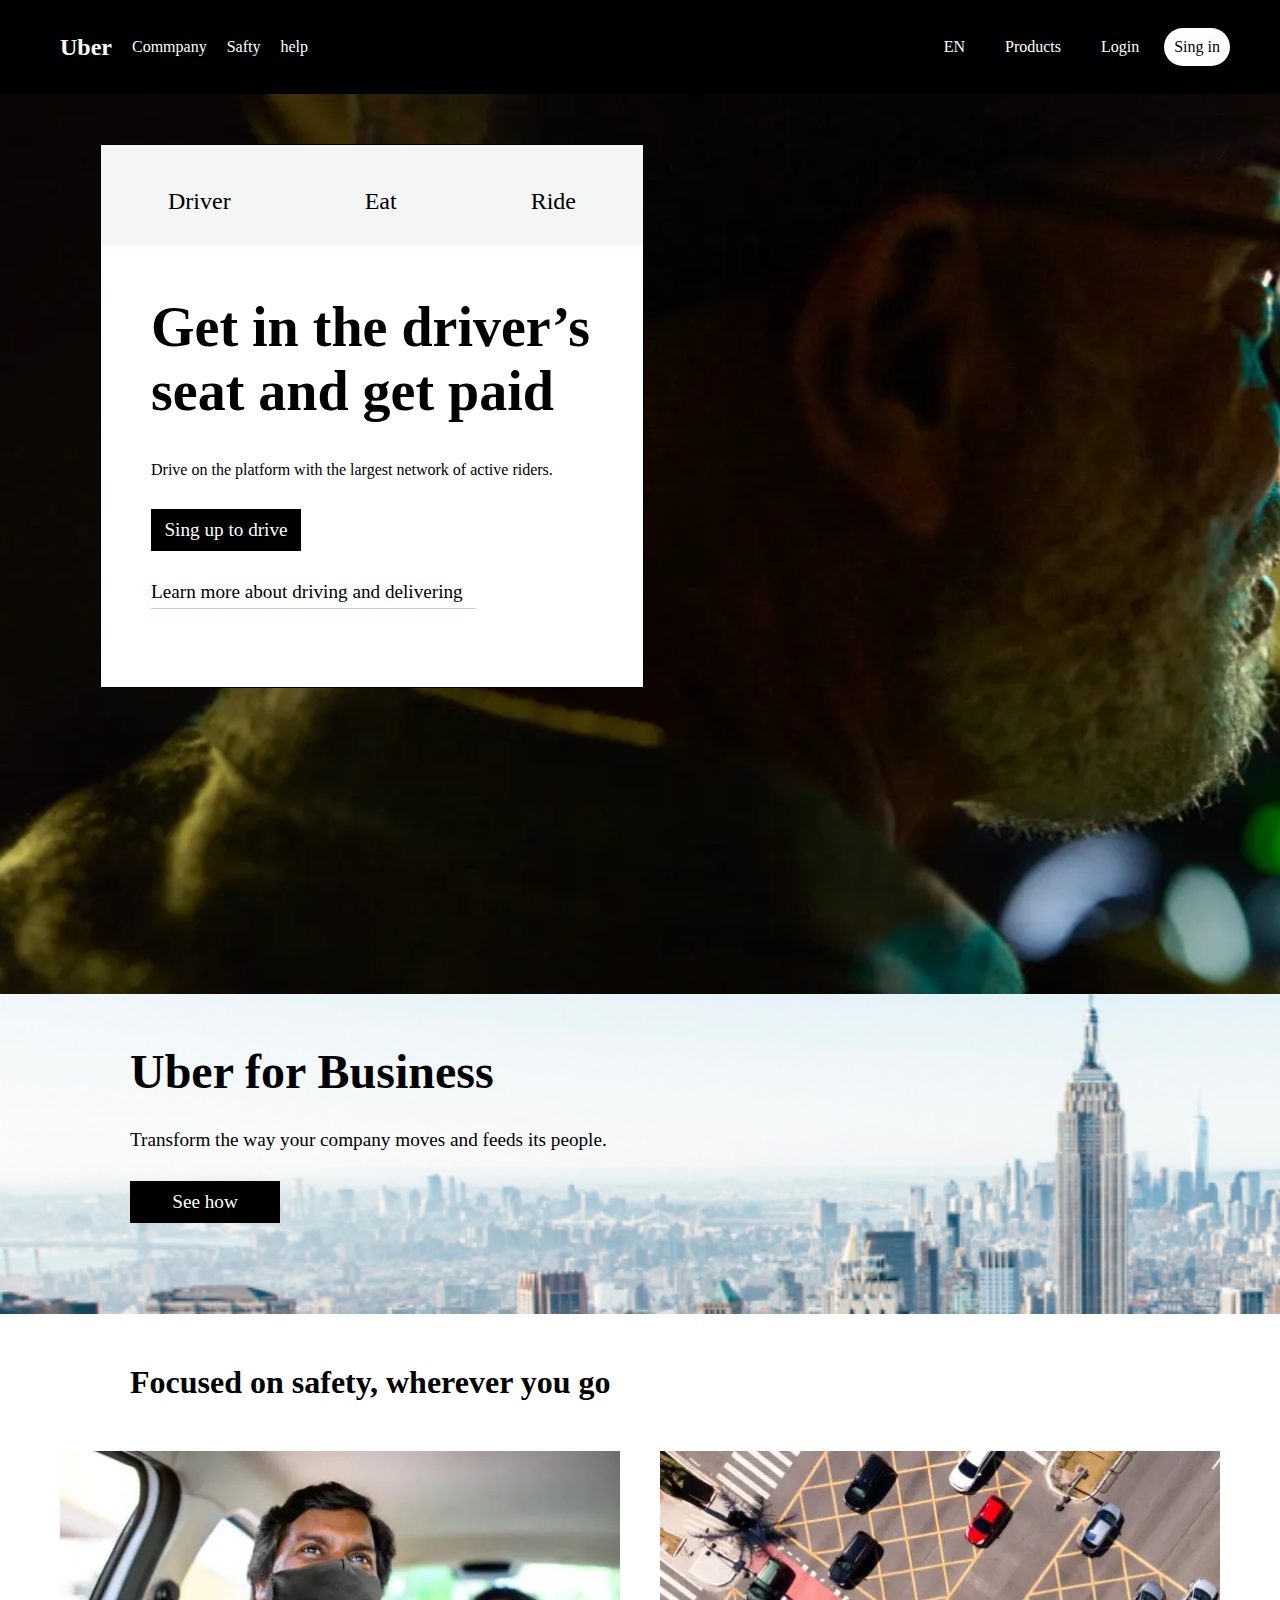
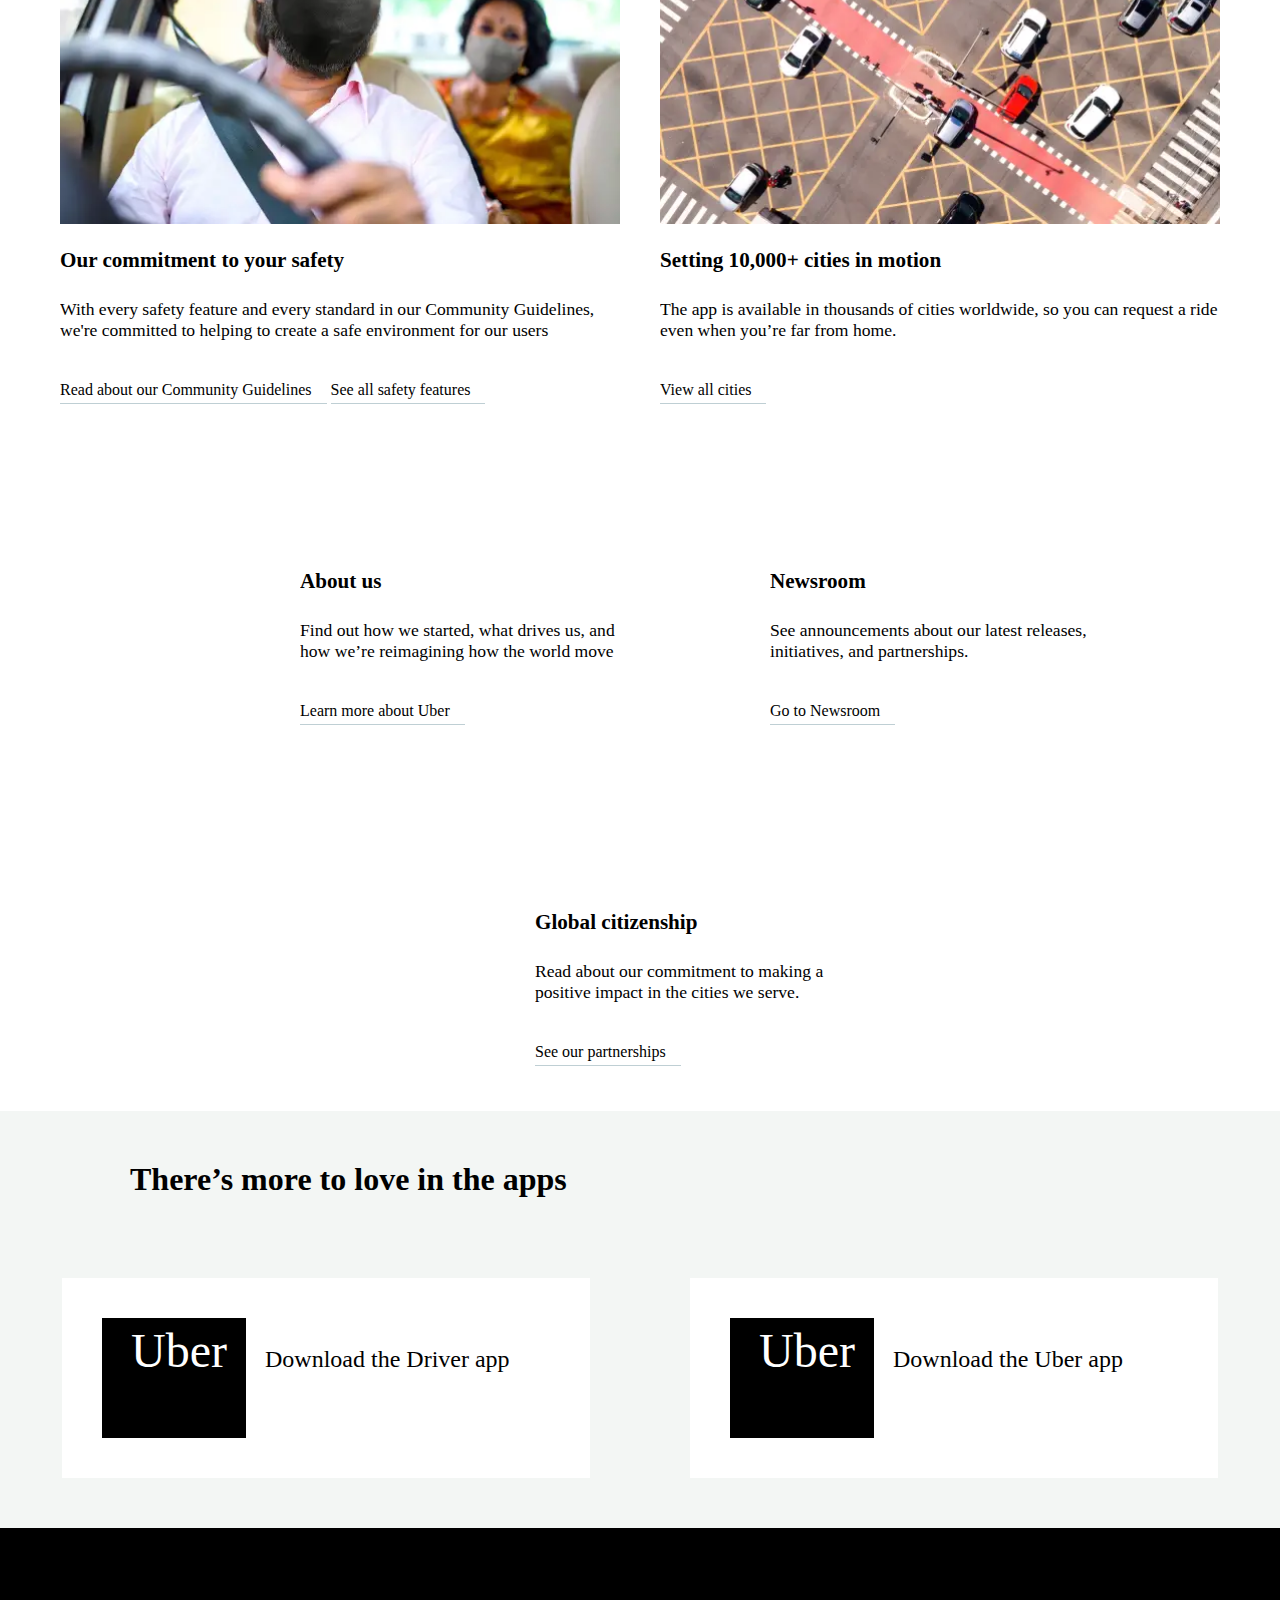
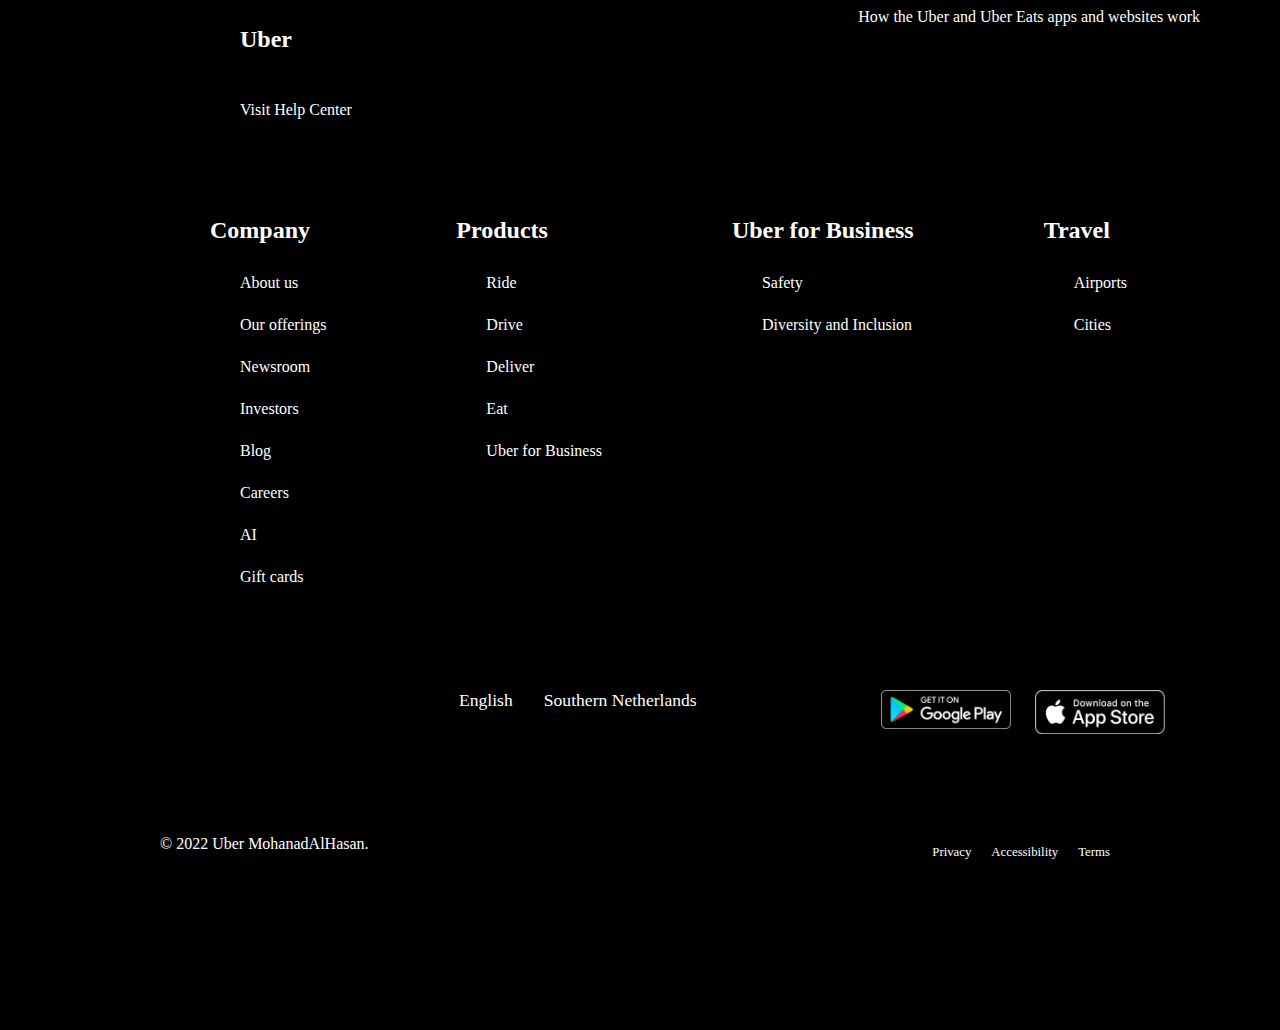
==== week2/homework/index.html @ 71b80d29 "Add files via upload" ====
<!DOCTYPE html>
<html lang="en">
<head>
    <meta charset="UTF-8">
    <meta http-equiv="X-UA-Compatible" content="IE=edge">
    <meta name="viewport" content="width=device-width, initial-scale=1.0">
    <title>Document</title>
    <link rel="stylesheet" href="style.css">
    <!--<link rel="stylesheet" href="https://cdnjs.cloudflare.com/ajax/libs/font-awesome/6.0.0/css/all.min.css" integrity="sha512-9usAa10IRO0HhonpyAIVpjrylPvoDwiPUiKdWk5t3PyolY1cOd4DSE0Ga+ri4AuTroPR5aQvXU9xC6qOPnzFeg==" crossorigin="anonymous" referrerpolicy="no-referrer" />-->
    <link rel="stylesheet" href="https://cdnjs.cloudflare.com/ajax/libs/font-awesome/6.1.1/css/all.min.css" integrity="sha512-KfkfwYDsLkIlwQp6LFnl8zNdLGxu9YAA1QvwINks4PhcElQSvqcyVLLD9aMhXd13uQjoXtEKNosOWaZqXgel0g==" crossorigin="anonymous" referrerpolicy="no-referrer" />
</head>
<body>
    <!----------HEADER---------------->
    <header class="header">
        
        
            <nav class="left-nav">
                <a href="#" class="logo"> <h3>uber</h3>   </a>
                <div class="dropdown">
                    <button class="dropbtn">Commpany <span class="icon"><i class="fa-solid fa-caret-down"></i></span></button>
                    <div class="dropdown-content">
                    <a href="#">About us</a>
                    <a href="#">Our offerings</a>
                    <a href="#">How Uber works</a>
                    <a href="#">Global citzenship</a>
                    <a href="#">Newsroom</a>
                    <a href="#">Investor relation</a>
                    <a href="#">Blog</a>
                    <a href="#">careers</a>
                    </div>
                </div>
                
                    <a href="#">Safty</a>
                    <a href="#">help</a>
                    
                
            </nav>
            <nav class="right-nav">
                <div>
                    <ul>
                        <li><a href="#" class="icon"><span><i class="fa-solid fa-globe"></i></span>EN</a></li>
                        <li><a href="#" class="icon"><span><i class="fas fa-border-all"></i></span>Products</a></li>
                        <li><a href="#" class="icon"><span><i class="fa-solid fa-user"></i></span>Login</a></li>
                        <li><a href="#"><p>Sing in</p></a></li> 
                        
                    </ul>
                    
                </div>
            </nav>
        
    </header>
    <!----------MAIN---------------->

    <main>
        <!----------PART1 IN MAIN---------------->
        <section class="part1">
            <!----------CARD IN PART1---------------->
            <div class="card">
                <div class="small-header">
                    <ul>
                        
                        <li><a href="#" class="icon-small"><i class="fa-solid fa-signal"></i></a></li>
                        <li><a href="#"><p>Driver</p></a></li>
                    </ul>
                    <ul>
                        <li><a href="#" class="icon-small"><i class="fa-solid fa-utensils"></i></a></li>
                        <li><a href="#"><p>Eat</p></a></li>
                        
                    </ul>
                    <ul>
                        
                        <li><a href="#" class="icon-small"><i class="fa-solid fa-car"></i></a></li>
                        <li><a href="#"><p>Ride</p></a></li>
                    </ul>

                </div>
                <article class="card-text"> 
                <p><span>Get in the driver’s seat and get paid</span><br>
                    
                    Drive on the platform with the largest network of active riders.
                </p>

                <a  class ="butten2" href="#">Sing up to drive</a>
                <a  class ="learn-more" href="#">Learn more about driving and delivering</a>
                </article>
            </div>
        </section>
        <!----------PART2---------------->
        <section class="part2">
            <div class="Business">
                <h2>Uber for Business</h2>
                <p>Transform the way your company moves and feeds its people.</p>
                <a  class ="butten2" href="#">See how</a>
            </div> 
        </section>
        <!----------PART3---------------->
        <section class="part3">
            <h2 class="titel">Focused on safety, wherever you go</h2>
            <div class="content">
                <div class="card1">
                    <div class="image">
                        <img src="image 4.webp" >
                    </div>
                    <article class="information">
                        <p><span>Our commitment to your safety</span><br>
                            With every safety feature and every standard in our Community Guidelines, we're committed to helping to create a safe environment for our users</p>
                    </article>
                    <div class="links">
                        <a href="#">Read about our Community Guidelines</a>
                        <a href="#">See all safety features</a>
                    </div>
                </div>
                <div class="card1">
                    <div class="image">
                        <img src="image3.webp" >
                    </div>
                    <article class="information">
                        <p><span>Setting 10,000+ cities in motion</span><br>
                            The app is available in thousands of cities worldwide, so you can request a ride even when you’re far from home.</p>
                    </article>
                    <div class="links">
                        <a href="#">View all cities</a>
                        
                    </div>
                </div>

                <div class="contact">
                    <div class="icon"> <i class="fa-solid fa-user-group"></i></div>
                    <article class="information">
                        <p><span>About us</span><br>
                            Find out how we started, what drives us, and how we’re reimagining how the world move</p>
                    </article>
                    <div class="links">
                        <a href="#">Learn more about Uber</a>
                        
                    </div>
                </div>
                <div class="contact">
                    <div class="icon"> <i class="fa-regular fa-newspaper"></i></div>
                    <article class="information">
                        <p><span>Newsroom</span><br>
                            See announcements about our latest releases, initiatives, and partnerships.</p>
                    </article>
                    <div class="links">
                        <a href="#">Go to Newsroom</a>
                        
                    </div>
                </div>
                
                <div class="contact">
                    <div class="icon"><i class="fas fa-house"></i></div>
                    <article class="information">
                        <p><span>Global citizenship</span><br>
                            Read about our commitment to making a positive impact in the cities we serve.</p>
                    </article>
                    <div class="links">
                        <a href="#">See our partnerships</a>
                        
                    </div>
                </div>
            </div>
        </section>

                <!----------PART4---------------->

        <section class="part4">
            <h3 class="titel">There’s more to love in the apps</h3>
            <div class="content">
                <div class="download-upp">
                    <a  class="download-btn" href="#"><span>Uber</span><br><i class="fas fa-arrow-right fa-2x"></i></a>
                    <a href="#">Download the Driver app</a>
                    <a href="#"><i class="fas fa-arrow-right"></i></a>

                </div>
                <div class="download-upp">
                    <a  class="download-btn" href="#"><span>Uber</span><br><i class="fas fa-arrow-right fa-2x"></i></a>
                    <a href="#">Download the Uber app</a>
                    <a href="#"><i class="fas fa-arrow-right "></i></a>

                </div>
            </div>
            
        </section>
    </main>

    <!----------FOOTER---------------->

        <footer>
            <section class="footer-main">
            <div class="info"> <a   href="#">How the Uber and Uber Eats apps and websites work</a></div>
            <div class="logo"> <a   href="#" > <h3>uber</h3> </a></div>
            <div class="help-center"> <a  href="#">Visit Help Center</a></div>
            <section class="footer-list">
            
            <div>
                <h4 class="titel">Company</h4>
                <ul>
                    <li><a href="#">About us</a></li>
                    <li><a href="#">Our offerings</a></li>
                    <li><a href="#">Newsroom</a></li>
                    <li><a href="#">Investors</a></li>
                    <li><a href="#">Blog</a></li>
                    <li><a href="#">Careers</a></li>
                    <li><a href="#">AI</a></li>
                    <li><a href="#">Gift cards</a></li>
                </ul>
            </div>
            <div>
                <h4 class="titel">Products</h4>
                <ul>
                    <li><a href="#">Ride</a></li>
                    <li><a href="#">Drive</a></li>
                    <li><a href="#">Deliver</a></li>
                    <li><a href="#">Eat</a></li>
                    <li><a href="#">Uber for Business</a></li>
                    
                </ul>
            </div>
            <div>
                <h4 class="titel">Uber for Business</h4>
                <ul>
                    <li><a href="#">Safety</a></li>
                    <li><a href="#">Diversity and Inclusion</a></li>
                    
            
                </ul>
            </div>
            <div>
                <h4 class="titel">Travel</h4>
                <ul>
                    <li><a href="#">Airports</a></li>
                    <li><a href="#">Cities</a></li>
                    
            
                </ul>
            </div>
            </section>
            
        </section>

        <section class="footer-icons">
            <ul class="socialmedia">
                <li><a href="#"><i class="fa-brands fa-facebook"></i></a></li>
                <li><a href="#"><i class="fa-brands fa-youtube"></i></a></li>
                <li><a href="#"><i class="fa-brands fa-twitter"></i></a></li>
                <li><a href="#"><i class="fa-brands fa-linkedin"></i></a></li>
                <li><a href="#"><i class="fa-brands fa-instagram"></i></a></li>
            </ul>
            <ul class="socialmedia">
                <li><a href="#"><i class="fas fa-globe"></i><span>English</span></a></li>
                <li><a href="#"><i class="fa-solid fa-location-pin"></i><span>Southern Netherlands</span></a></li>
            
            </ul>
            <ul class="appstore">
        <li> <a href="#"><img src="GooglePlayBadge1.png"></a></li>
        <li> <a href="#"><img src="AppStoreBadge.png"></a></li>
        </ul>
        </section>
        <section class="copyright">
            <p>© 2022 Uber MohanadAlHasan.</p>
            <ul>
                <li><a href="#">Privacy</a></li>
                <li><a href="#">Accessibility</a></li>
                <li><a href="#">Terms</a></li>
            </ul>
        </section>


        </footer>

    
    
</body>
</html>
---- week2/homework/style.css ----
*{
    @import url('https://fonts.googleapis.com/css2?family=Poppins:ital,wght@0,100;0,200;0,300;0,400;0,500;0,600;0,700;0,800;0,900;1,100;1,200;1,300;1,400;1,500;1,600;1,700;1,800;1,900&display=swap');
    margin: 0;
    padding: 0;
    box-sizing: border-box;
    
}



.header{
    position: relative;
    width: 100%;
    background-color: black;
    padding: 10px 50px;
    display: flex;
    justify-content: space-between;
    flex-direction: row;
    flex-wrap: wrap;
    
}



.left-nav {
    
    display: flex;
    justify-content: center;
    align-items: center;
    
}



.logo h3{
    
    color: #fff;
    text-transform: capitalize;
    font-size: 1.5em;
    display: inline-block;

}




.left-nav a {

    font-size: 16px;
    color: white;
    text-align: center;
    padding: 10px 10px;
    text-decoration: none;

}



.dropdown .dropbtn {
    font-size: 16px;  
    border: none;
    outline: none;
    color: white;
    padding: 10px 10px;
    background-color: inherit;
    font-family: inherit;
    margin: 0;
}


.left-nav a:hover, .dropdown:hover .dropbtn {
    background-color:rgb(67, 67, 67);
    border-radius: 10px;
}



.dropdown-content {
    display: none;
    position: absolute;
    background-color: #f9f9f9;
    min-width: 160px;
    box-shadow: 0px 8px 16px 0px rgba(0,0,0,0.2);
    z-index: 1;
}


.dropdown-content a {
    float: none;
    color: black;
    padding: 12px 16px;
    text-decoration: none;
    display: block;
    text-align: left;
}

.dropdown-content a:hover {
    background-color: #ddd;
}


.dropdown:hover .dropdown-content {
    display: block;
}



.right-nav ul li{
    
    padding-left: 15px;
    
    
}
.right-nav ul{
    display: flex;
    align-items: center;
    list-style: none;
    margin: 0px;
    padding: 0px;
}
.right-nav ul li a{
    color: #fff;
    text-decoration: none;
    padding: 10px ;
}
.right-nav ul li a span{
    padding-right: 5px;
}


.right-nav ul li a p{
    
    font-size: 16px;  
    border: none;
    color: black;
    background-color: white;
    padding: 10px ;
    
    font-family: inherit;

    border-radius: 20px;

}


.right-nav ul li a p:hover{
    opacity: 0.8;
}


.right-nav .icon:hover{
    background-color:rgb(67, 67, 67);
    border-radius: 10px;
}



.part1{
    
        width:100%;
        min-height: 100vh;
        display: flex;
        position: relative;
        justify-content: flex-start;
        background: url(image\ 1.webp) no-repeat;
        background-size:cover ;
        background-position: center;
        
    
    
}
.card{
    display: flex;
    flex-direction: column;
    
    
    background-color: white;
    border: 1px solid black;
    height: 34em;
    width: 34em;
    margin-left: 100px;
    margin-top: 50px;
}

.small-header{
    width: 100%;
    min-height: 100px;
    background-color:#f3f6f4;
    display: flex;
    justify-content: space-around;
    align-items: center;
    margin: 0;
    padding: 0;
    list-style: none;
    padding-top: 15px;
}

.small-header ul{
    list-style: none;
    margin: 0;
    padding: 0;
    padding-bottom: 17px;
    
}


.small-header ul .icon-small{
    font-size: 1.5em;
}

.small-header ul li a{
    text-decoration: none;
    color: black;
}


.small-header ul:hover{

    border-bottom: 4px solid;
}


.small-header ul  p{
    padding-top: 15px;
    font-size: 1.5em;
    

}


.card-text p{

    padding-top: 50px;
    padding-left: 50px;
    font-size: 1em;
    padding-bottom: 30px;
}


.card-text span{
    display: block;
    font-size: 3.5em;
    font-weight: 900;
    padding-bottom: 20px;
}


.card-text a{
    display: block;
    margin-left: 50px;
}


.butten2{
    text-decoration: none;
    font-size: 1.2em;
    font-weight: 400;
    background-color: black;
    color: #fff;
    padding: 10px;
    width: 150px;
    text-align: center;
}


.butten2:hover{
    opacity: 0.8;
}



.card-text .learn-more{
    width: 60%;
    padding-top: 30px;
    color: black;
    font-size: 1.2em;
    text-decoration: none;
    border-bottom: 1px solid #BFCFD4;
    
    padding-bottom: 5px;
}



.card-text .learn-more:hover{
    border-bottom: 1px solid black;
}


.part2{
    
    width:100%;
    height: 20em;
    background: url(image\ 2.png) no-repeat;
    background-size:cover;
    background-position: bottom;
}


.part2 .Business{
    display: flex;
    flex-direction: column;
    padding-left: 130px;
    padding-top: 50px;

}
.part2 h2{
    font-size: 3em;
    

}

.part2 p{
    font-size: 1.2em;
    padding: 30px 0px 30px 0px;
}


.part2 a button{
    background-color: black;
    color: #fff;
    padding: 15px;
    font-size: 1.1em;
}


.part2 a button:hover{
    opacity: 0.8;
}


.part3{
    width: 100%;
}



.content{
    display: flex;
    justify-content: center;
    flex-direction: row;
    flex-wrap: wrap;

}
.titel{
    display: flex;
    
    justify-content: flex-start;
    font-size: 2em;
    font-weight: 600;
    padding-top: 50px;
    padding-bottom: 30px;
    margin-left: 130px;
}


.card1{
    background-color: white;
    
    min-height: 10em;
    width: 35em;
    overflow:hidden;
    margin: 20px;
    padding-bottom: 10px;
    
    
}
.image img{
    width: 100%;
    padding-bottom: 20px;
}
.information p {
    padding-bottom: 40px;
    font-size: 1.1em;
}
.information p span{
    font-weight: 600;
    font-size: 1.2em;
    display: block;
    padding-bottom: 5px;
}
.links a{
    color:black;
    padding-right: 15px;
    padding-bottom: 5px;
    text-decoration: none;
    border-bottom: 1px solid #BFCFD4;
}


.links a:hover{
    border-bottom: 1px solid black;

}


.contact{
    background-color: white;
    min-height: 10em;
    width: 20em;
    overflow:hidden;
    margin: 20px;
    padding-bottom: 30px;
    margin-left: 130px;

}
.contact .icon{
    font-size: 1.5em;
    padding-bottom: 20px;
    padding-top: 100px;
}
.part4 {
    background-color:#f3f6f4;
    
}

.download-upp{

    background-color: white;
    
    min-height: 5em;
    width: 33em;
    
    
    margin: 50px;
    padding: 40px;
}

.download-upp a{
    display: inline-block;
    padding-left: 15px;
    text-decoration: none;
    font-size: 1.5em;
    text-align: center;
    color: black;
    
}
.download-btn{
    background-color: black;
    width: 6em;
    height: 5em;
    padding: 5px;
    text-align: center;
    padding-bottom: 10px;
    
}



.download-btn span{
    color: #fff;
    font-size: 2em;
    font-family: Georgia, 'Times New Roman', Times, serif;
    
}
.download-btn .fa-arrow-right{
    color: #fff;
}

footer{
    background-color: black;
    width: 100%;
}
footer .footer-main{
    
    color: #fff;
    width: 100%;
    padding: 5em;
}

footer .info{
    display: flex;
    justify-content: flex-end;
    text-decoration: none;
}
.footer-list{
    display: flex;
    flex-wrap: wrap;
    flex-direction: row;
}
.footer-list ul li{
    margin: 0;
    padding-left: 10em;
    list-style: none;
    padding-bottom: 1.5em;
}
footer a{
    text-decoration: none;
    color: #fff;
    
}
footer a:hover{
    color: #BFCFD4;
}
footer .titel{
    font-size: 1.5em;
}
footer .logo{
    padding-left: 10em;
}

footer .help-center{
    display: block;
    padding:3em 10em ;
}
footer .help-center a{
    padding-bottom: 3em;
}

footer .help-center a:hover{
    border-bottom: 1px solid #fff;
}
.footer-icons{
    display: flex;
    flex-direction: row;
    flex-wrap: wrap;
}

.footer-icons ul{
    color: #fff;
    display: flex;
    list-style: none;
    justify-content: space-around;
    padding-left: 10em;
    padding-bottom: 6em;
}

.footer-icons ul li{

    
    font-size: 1.1em;
}

.footer-icons ul li span{
    display: inline-block;
    padding-left: 7px;
}
.footer-icons ul li a{
    padding: 12px;
}

.socialmedia li a:hover{
    background-color:rgb(67, 67, 67);
}
.footer-icons img{
    width: 130px;
    
    
}

.copyright{
    display: flex;
    justify-content: space-between;
    flex-direction: row;
    flex-wrap: wrap;
    color: #fff;
    padding:0em 10em 10em 10em;
}
.copyright ul{
    display: flex;
    list-style: none;
}
.copyright ul li{
    padding: 10px;
    font-size: 0.8em;
    font-weight: 100;
}
@media (max-width:600px){
    body{
        font-size: 10px;
    }
    .card{
        margin: 10px;
        width: 40em;
        height: 50em;
    }
    .appstore {
        margin-left: 0px;
        
        
    
    }
    .footer-icons img{
        width: 90px;
        
        
    }
    
    

}

@media (max-width:414px){
    .footer-icons img{
        width: 70px;
        
        
        
    }
    
    .footer-icons ul{
        
        padding-left: 3em;
        padding-bottom: 3em;
    }
    .card{
        margin: 10px;
        width: 30em;
        height: 50em;
    }

}
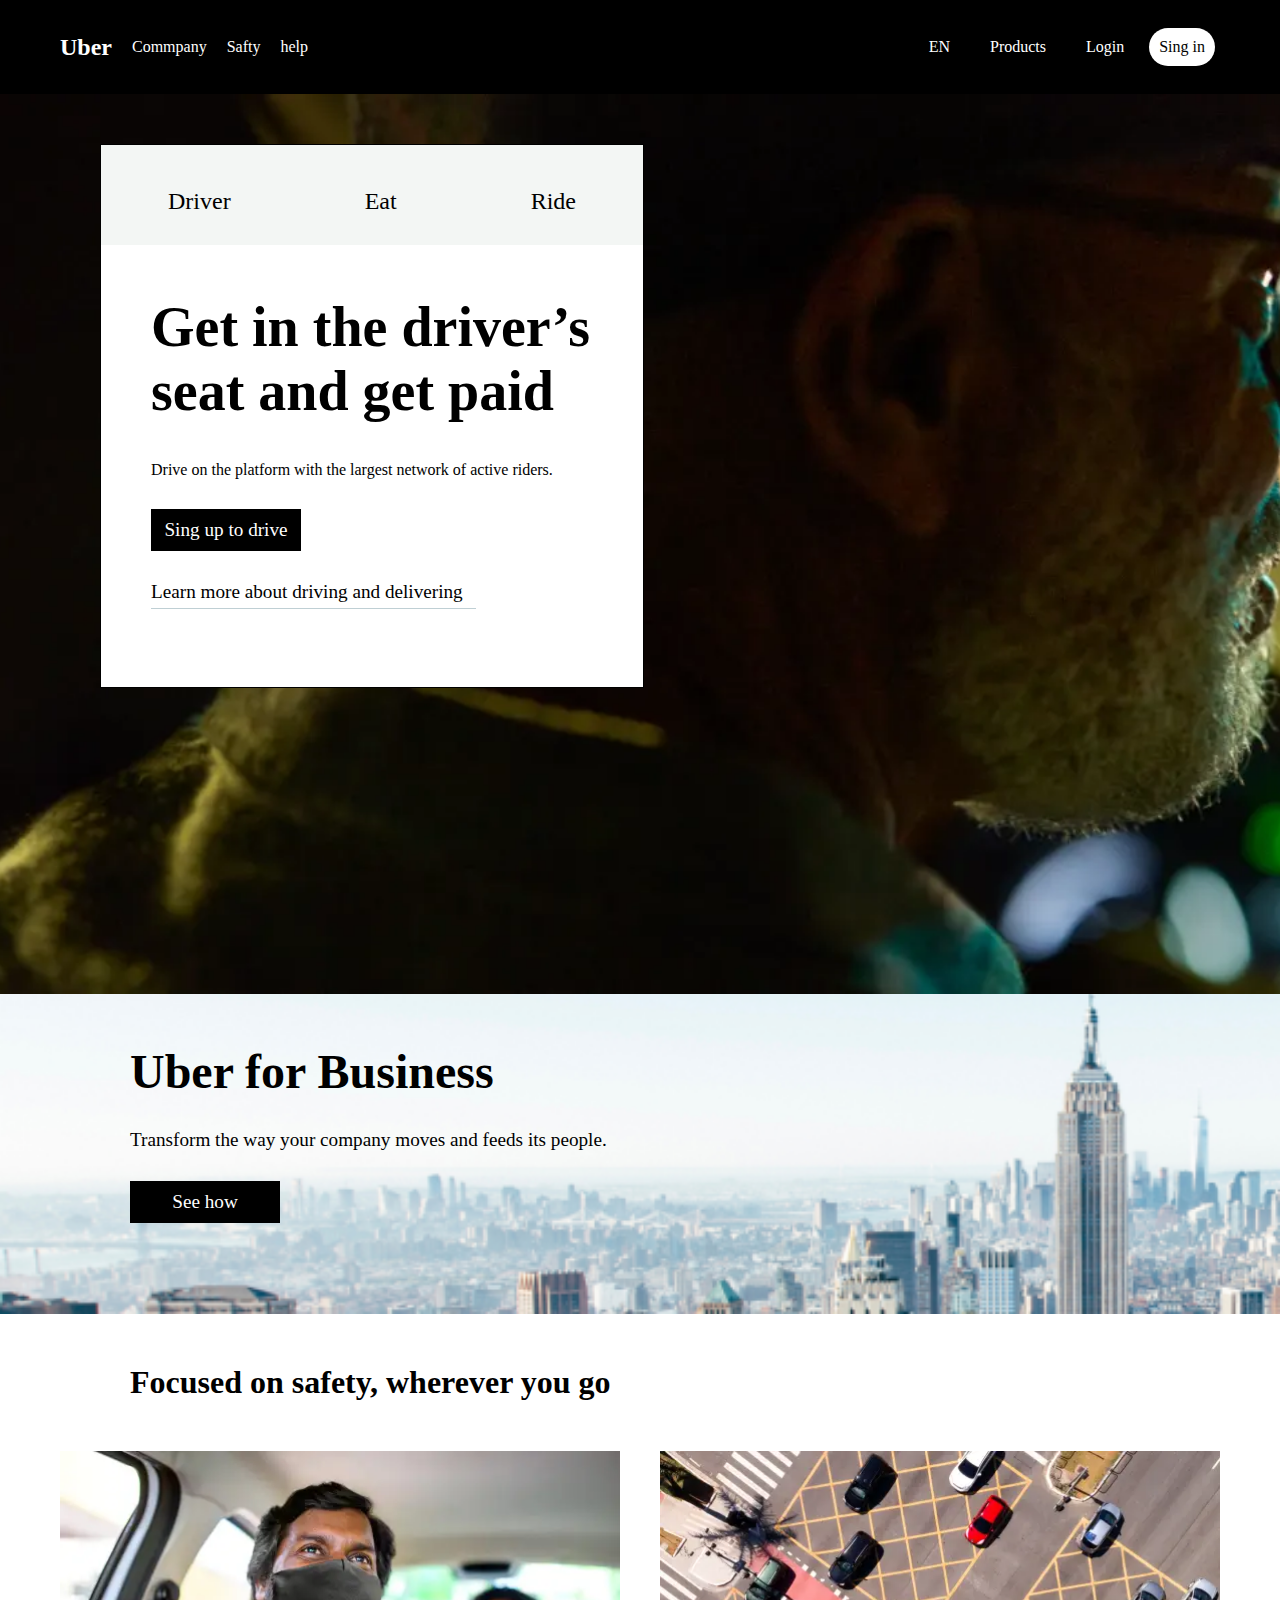
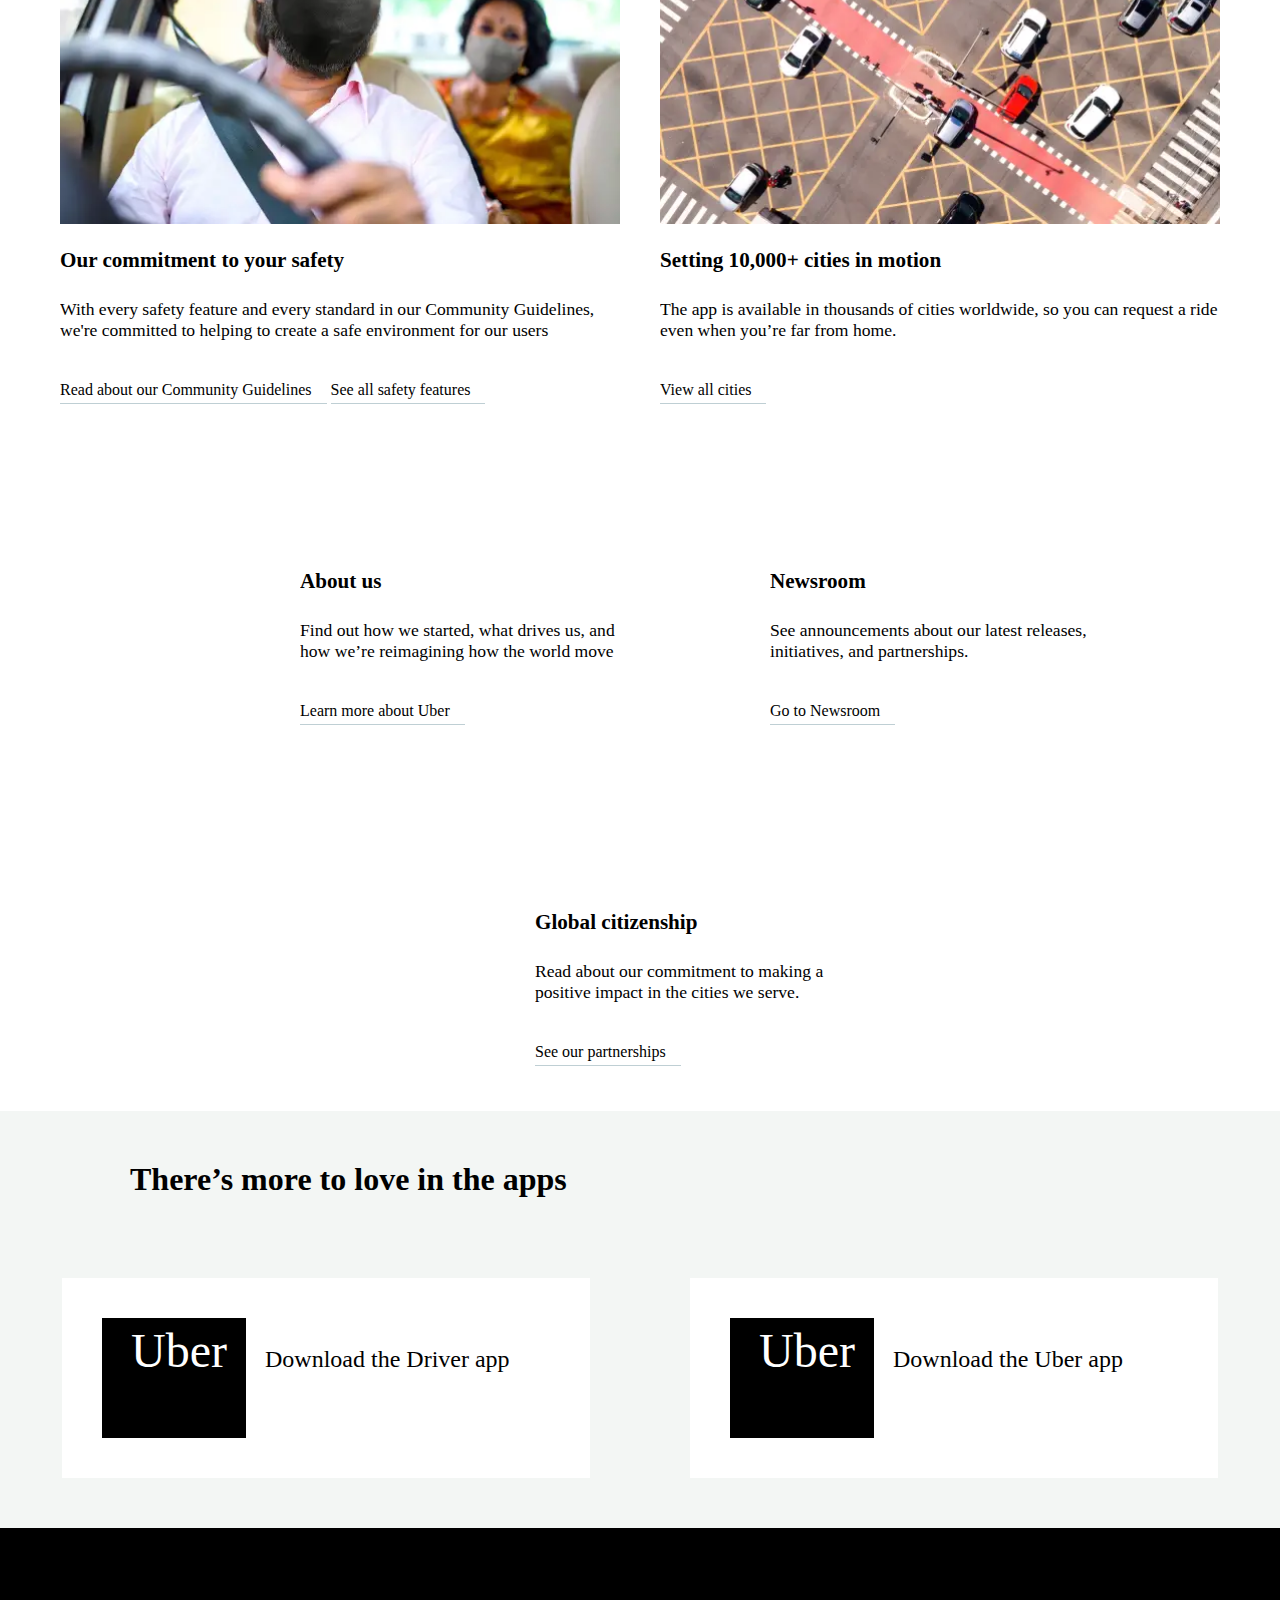
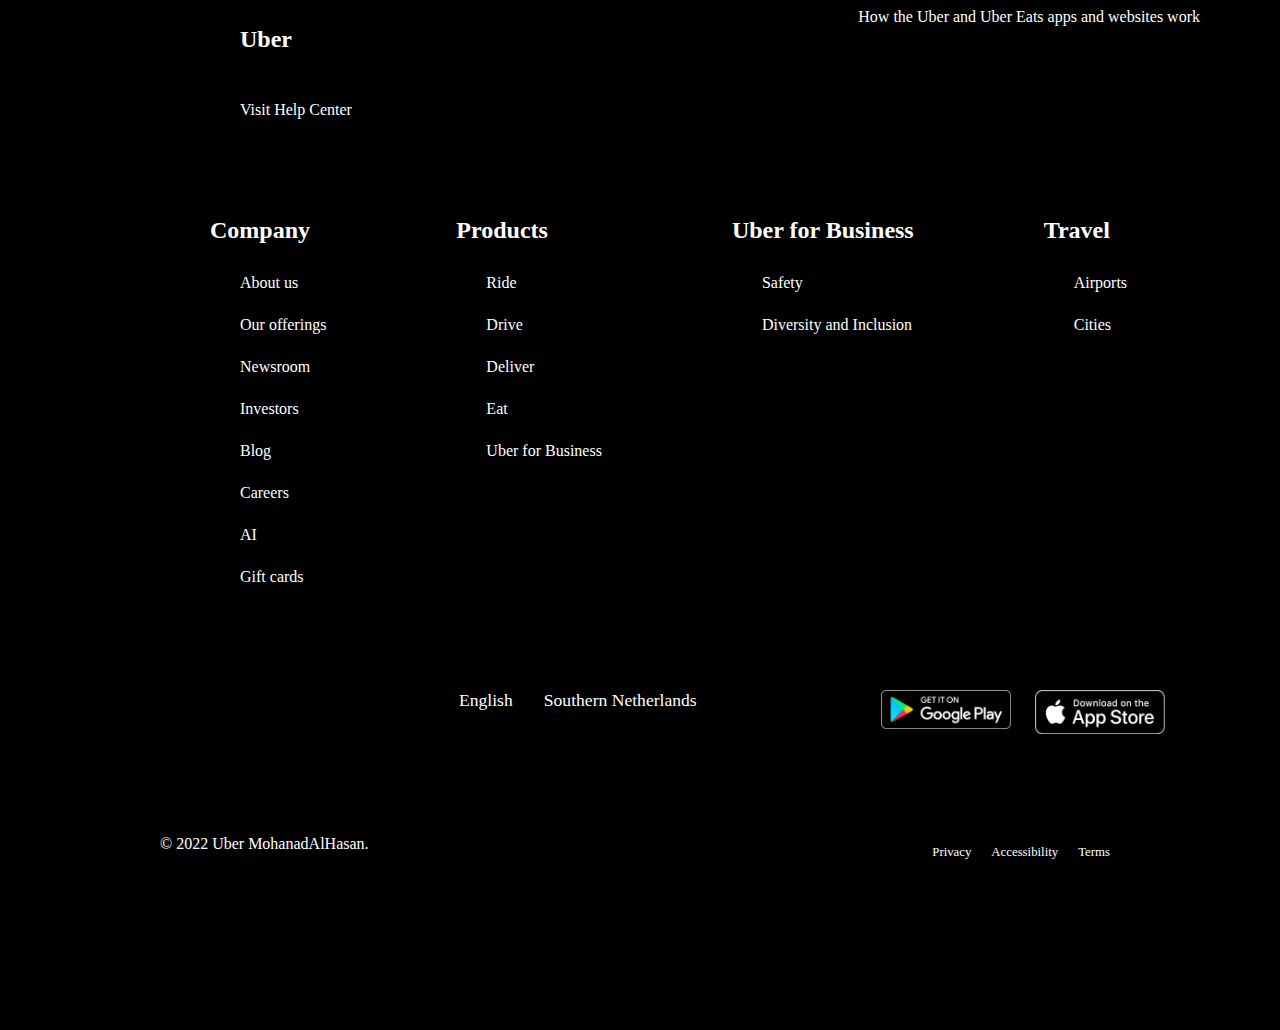
==== commit 371b7bbc: "Add files via upload" ====
--- a/week2/homework/index.html
+++ b/week2/homework/index.html
@@ -4,7 +4,7 @@
     <meta charset="UTF-8">
     <meta http-equiv="X-UA-Compatible" content="IE=edge">
     <meta name="viewport" content="width=device-width, initial-scale=1.0">
-    <title>Document</title>
+    <title>Uber</title>
     <link rel="stylesheet" href="style.css">
     <!--<link rel="stylesheet" href="https://cdnjs.cloudflare.com/ajax/libs/font-awesome/6.0.0/css/all.min.css" integrity="sha512-9usAa10IRO0HhonpyAIVpjrylPvoDwiPUiKdWk5t3PyolY1cOd4DSE0Ga+ri4AuTroPR5aQvXU9xC6qOPnzFeg==" crossorigin="anonymous" referrerpolicy="no-referrer" />-->
     <link rel="stylesheet" href="https://cdnjs.cloudflare.com/ajax/libs/font-awesome/6.1.1/css/all.min.css" integrity="sha512-KfkfwYDsLkIlwQp6LFnl8zNdLGxu9YAA1QvwINks4PhcElQSvqcyVLLD9aMhXd13uQjoXtEKNosOWaZqXgel0g==" crossorigin="anonymous" referrerpolicy="no-referrer" />
@@ -30,22 +30,24 @@
                     </div>
                 </div>
                 
-                    <a href="#">Safty</a>
-                    <a href="#">help</a>
+                    <a class="menu-left" href="#">Safty</a>
+                    <a  class ="menu-left" href="#">help</a>
                     
                 
             </nav>
             <nav class="right-nav">
-                <div>
-                    <ul>
-                        <li><a href="#" class="icon"><span><i class="fa-solid fa-globe"></i></span>EN</a></li>
-                        <li><a href="#" class="icon"><span><i class="fas fa-border-all"></i></span>Products</a></li>
+                
+                <div >
+                    <ul>
+                        <li><a href="#" class="icon menu-right"><span><i class="fa-solid fa-globe"></i></span>EN</a></li>
+                        <li><a href="#" class="icon menu-right"><span><i class="fas fa-border-all"></i></span>Products</a></li>
                         <li><a href="#" class="icon"><span><i class="fa-solid fa-user"></i></span>Login</a></li>
                         <li><a href="#"><p>Sing in</p></a></li> 
-                        
-                    </ul>
-                    
-                </div>
+                        <li><a  class="menu" href="#"><i class="fa-solid fa-bars fa-2xl"></i></a></li>
+                    </ul>
+                    
+                </div>
+                
             </nav>
         
     </header>
--- a/week2/homework/style.css
+++ b/week2/homework/style.css
@@ -103,6 +103,9 @@
     display: block;
 }
 
+.right-nav .menu{
+    display: none;
+}
 
 
 .right-nav ul li{
@@ -218,6 +221,10 @@
 
     border-bottom: 4px solid;
 }
+.small-header ul :nth-child(2):hover{
+    background: url(Eats_Home_bg_desktop2x.webp) no-repeat;
+
+}
 
 
 .small-header ul  p{
@@ -569,6 +576,22 @@
     body{
         font-size: 10px;
     }
+    .header{
+        padding: 10px 10px;
+    }
+    .right-nav .menu{
+        display: inline-block;
+        color: #fff;
+    }
+    .dropdown{
+        display: none;
+    }
+    .menu-left{
+        display: none; 
+    }
+    .menu-right{
+        display:none;
+    }
     .card{
         margin: 10px;
         width: 40em;
@@ -580,6 +603,9 @@
         
     
     }
+    .titel{
+        margin-left: 100px;
+    }
     .footer-icons img{
         width: 90px;
         
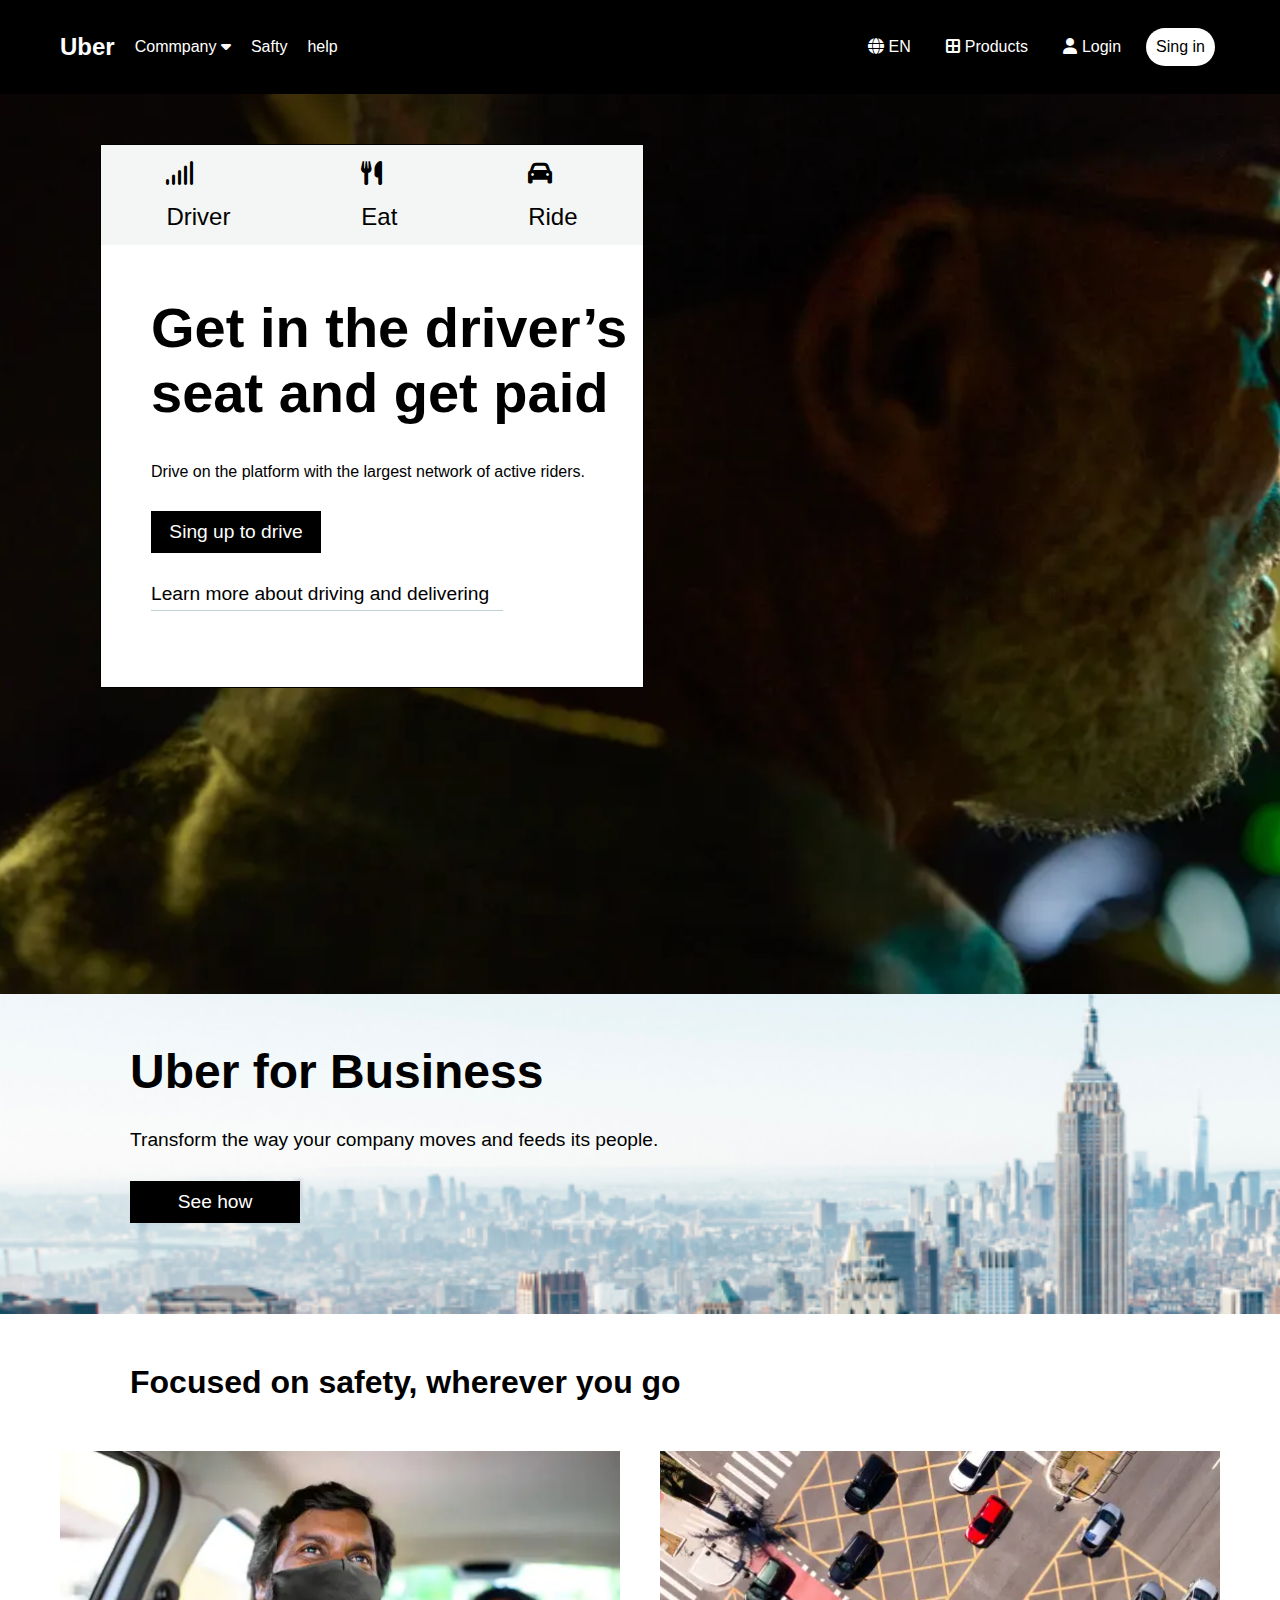
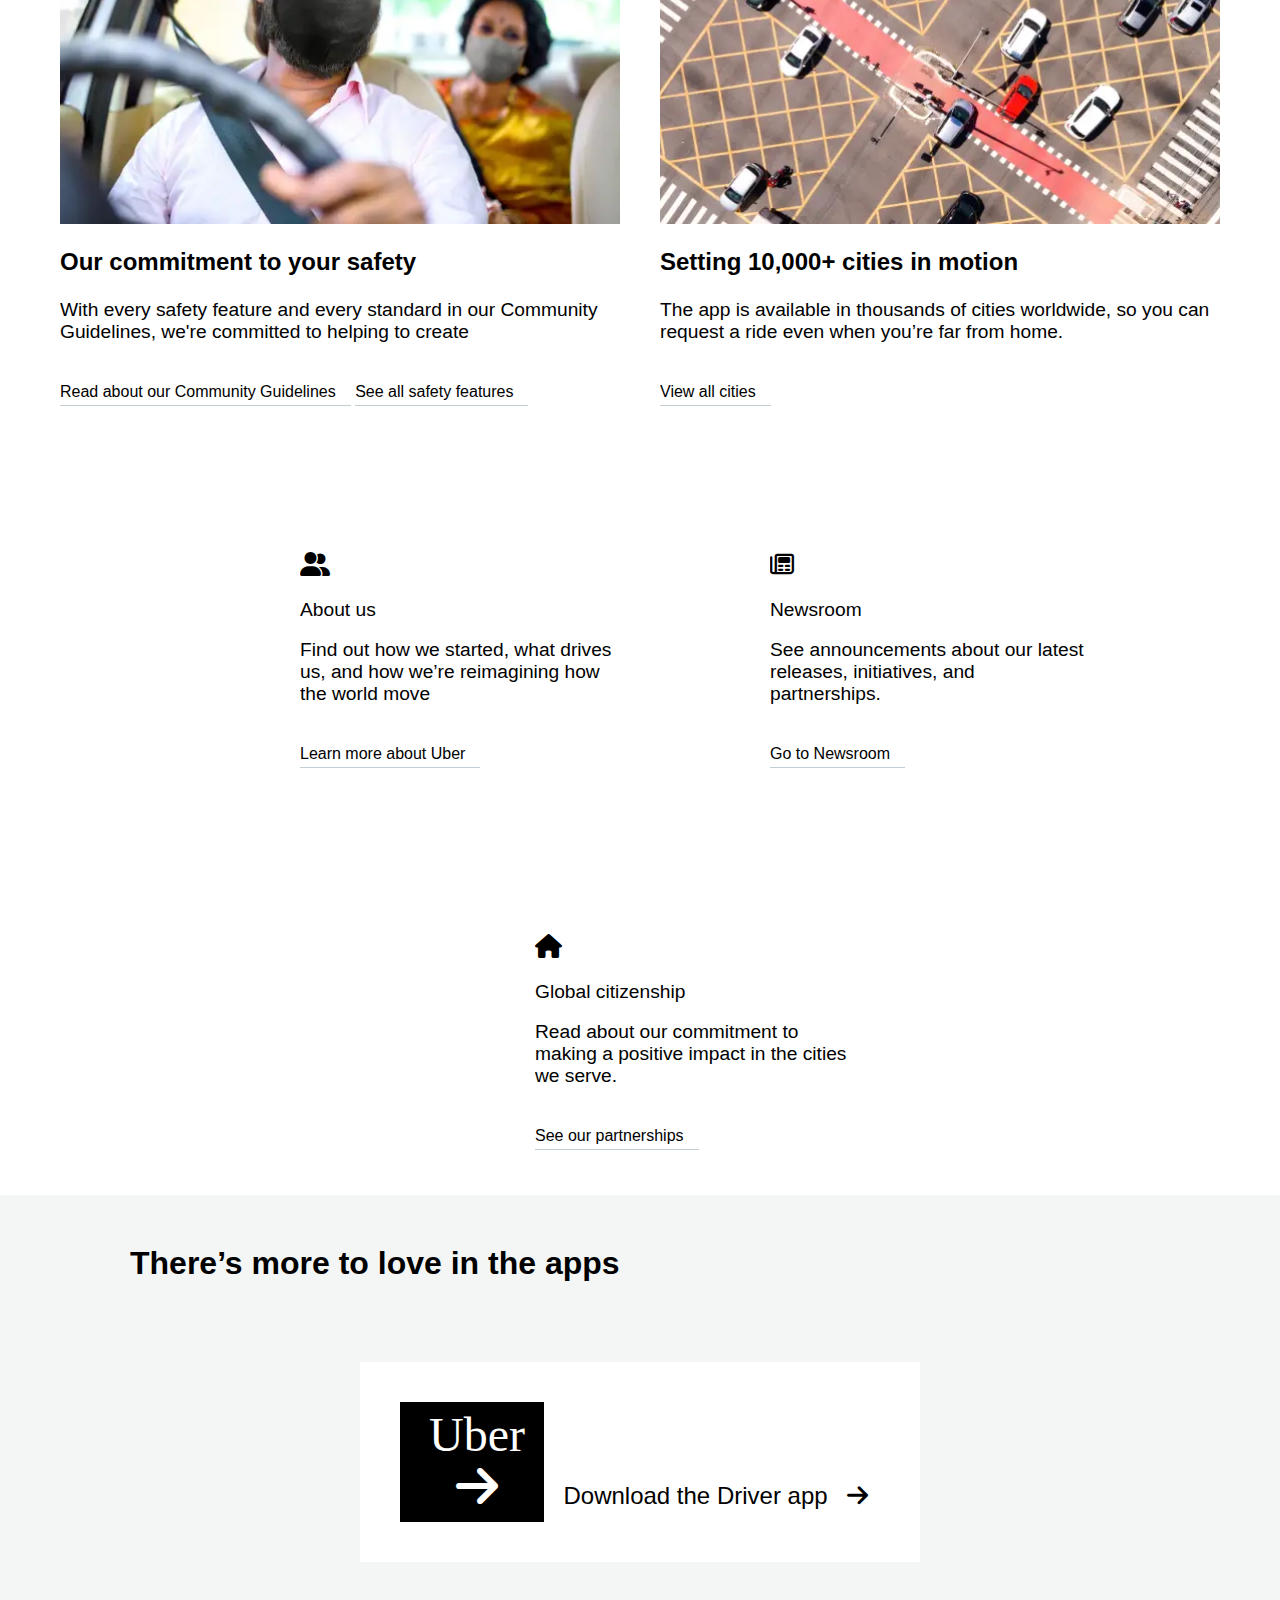
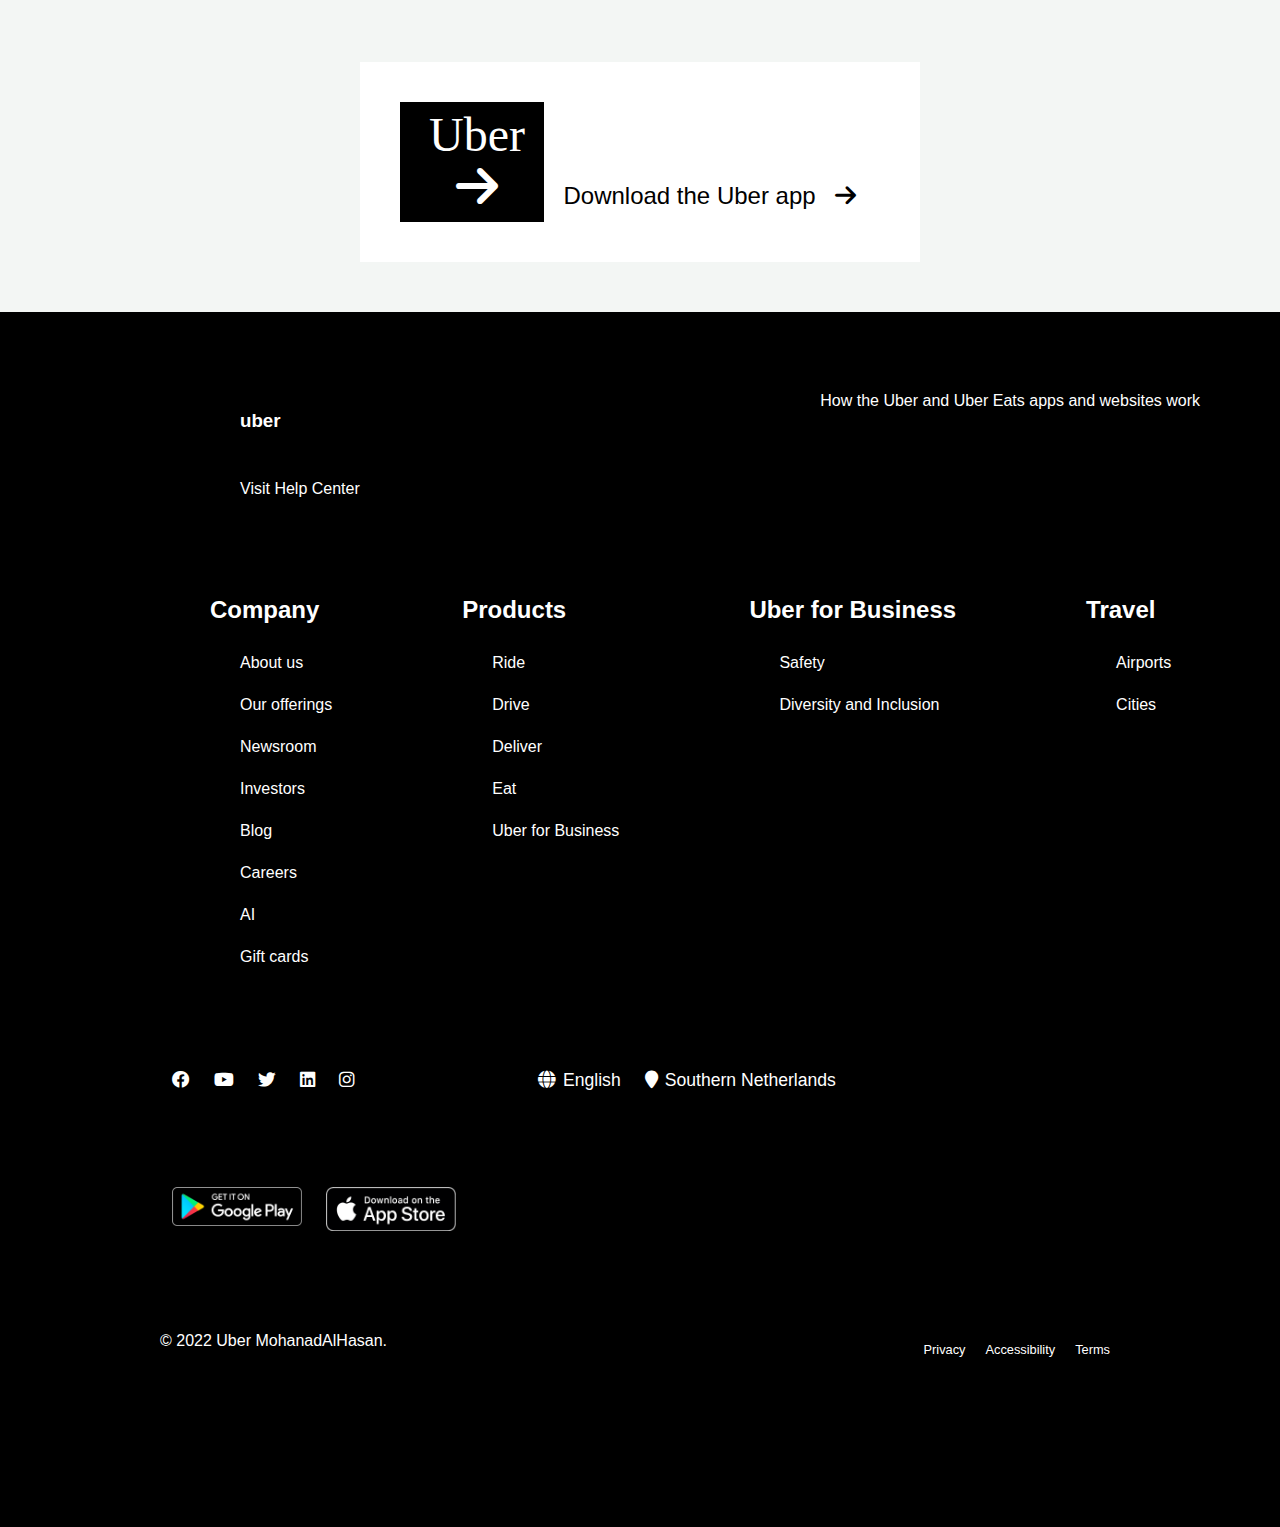
==== commit c5e1dfc9: "Add files via upload" ====
--- a/week2/homework/index.html
+++ b/week2/homework/index.html
@@ -4,9 +4,9 @@
     <meta charset="UTF-8">
     <meta http-equiv="X-UA-Compatible" content="IE=edge">
     <meta name="viewport" content="width=device-width, initial-scale=1.0">
-    <title>Uber</title>
+    <title><h1>Uber</title>
     <link rel="stylesheet" href="style.css">
-    <!--<link rel="stylesheet" href="https://cdnjs.cloudflare.com/ajax/libs/font-awesome/6.0.0/css/all.min.css" integrity="sha512-9usAa10IRO0HhonpyAIVpjrylPvoDwiPUiKdWk5t3PyolY1cOd4DSE0Ga+ri4AuTroPR5aQvXU9xC6qOPnzFeg==" crossorigin="anonymous" referrerpolicy="no-referrer" />-->
+    <link rel="stylesheet" href="https://cdnjs.cloudflare.com/ajax/libs/font-awesome/6.0.0/css/all.min.css" integrity="sha512-9usAa10IRO0HhonpyAIVpjrylPvoDwiPUiKdWk5t3PyolY1cOd4DSE0Ga+ri4AuTroPR5aQvXU9xC6qOPnzFeg==" crossorigin="anonymous" referrerpolicy="no-referrer" />
     <link rel="stylesheet" href="https://cdnjs.cloudflare.com/ajax/libs/font-awesome/6.1.1/css/all.min.css" integrity="sha512-KfkfwYDsLkIlwQp6LFnl8zNdLGxu9YAA1QvwINks4PhcElQSvqcyVLLD9aMhXd13uQjoXtEKNosOWaZqXgel0g==" crossorigin="anonymous" referrerpolicy="no-referrer" />
 </head>
 <body>
@@ -15,7 +15,7 @@
         
         
             <nav class="left-nav">
-                <a href="#" class="logo"> <h3>uber</h3>   </a>
+                <a href="#" class="logo"> <h1>uber</h1>   </a>
                 <div class="dropdown">
                     <button class="dropbtn">Commpany <span class="icon"><i class="fa-solid fa-caret-down"></i></span></button>
                     <div class="dropdown-content">
@@ -104,8 +104,8 @@
                         <img src="image 4.webp" >
                     </div>
                     <article class="information">
-                        <p><span>Our commitment to your safety</span><br>
-                            With every safety feature and every standard in our Community Guidelines, we're committed to helping to create a safe environment for our users</p>
+                        <h3>Our commitment to your safety</h3><br>
+                        <p>  With every safety feature and every standard in our Community Guidelines, we're committed to helping to create  </p>
                     </article>
                     <div class="links">
                         <a href="#">Read about our Community Guidelines</a>
@@ -117,8 +117,8 @@
                         <img src="image3.webp" >
                     </div>
                     <article class="information">
-                        <p><span>Setting 10,000+ cities in motion</span><br>
-                            The app is available in thousands of cities worldwide, so you can request a ride even when you’re far from home.</p>
+                    <h3>Setting 10,000+ cities in motion</h3><br>
+                    <p>The app is available in thousands of cities worldwide, so you can request a ride even when you’re far from home.</p>
                     </article>
                     <div class="links">
                         <a href="#">View all cities</a>
@@ -129,8 +129,8 @@
                 <div class="contact">
                     <div class="icon"> <i class="fa-solid fa-user-group"></i></div>
                     <article class="information">
-                        <p><span>About us</span><br>
-                            Find out how we started, what drives us, and how we’re reimagining how the world move</p>
+                        <h4>About us</h4><br>
+                        <p>  Find out how we started, what drives us, and how we’re reimagining how the world move</p>
                     </article>
                     <div class="links">
                         <a href="#">Learn more about Uber</a>
@@ -140,8 +140,8 @@
                 <div class="contact">
                     <div class="icon"> <i class="fa-regular fa-newspaper"></i></div>
                     <article class="information">
-                        <p><span>Newsroom</span><br>
-                            See announcements about our latest releases, initiatives, and partnerships.</p>
+                        <h4>Newsroom</h4><br>
+                        <p>  See announcements about our latest releases, initiatives, and partnerships.</p>
                     </article>
                     <div class="links">
                         <a href="#">Go to Newsroom</a>
@@ -152,8 +152,8 @@
                 <div class="contact">
                     <div class="icon"><i class="fas fa-house"></i></div>
                     <article class="information">
-                        <p><span>Global citizenship</span><br>
-                            Read about our commitment to making a positive impact in the cities we serve.</p>
+                        <h4>Global citizenship</h4><br>
+                        <p>  Read about our commitment to making a positive impact in the cities we serve.</p>
                     </article>
                     <div class="links">
                         <a href="#">See our partnerships</a>
@@ -171,13 +171,13 @@
                 <div class="download-upp">
                     <a  class="download-btn" href="#"><span>Uber</span><br><i class="fas fa-arrow-right fa-2x"></i></a>
                     <a href="#">Download the Driver app</a>
-                    <a href="#"><i class="fas fa-arrow-right"></i></a>
+                    <a class="arrow" href="#"><i class="fas fa-arrow-right"></i></a>
 
                 </div>
                 <div class="download-upp">
                     <a  class="download-btn" href="#"><span>Uber</span><br><i class="fas fa-arrow-right fa-2x"></i></a>
                     <a href="#">Download the Uber app</a>
-                    <a href="#"><i class="fas fa-arrow-right "></i></a>
+                    <a class="arrow" href="#"><i class="fas fa-arrow-right "></i></a>
 
                 </div>
             </div>
--- a/week2/homework/style.css
+++ b/week2/homework/style.css
@@ -3,6 +3,7 @@
     margin: 0;
     padding: 0;
     box-sizing: border-box;
+    font-family: sans-serif;
     
 }
 
@@ -32,7 +33,7 @@
 
 
 
-.logo h3{
+.logo h1{
     
     color: #fff;
     text-transform: capitalize;
@@ -202,7 +203,8 @@
     list-style: none;
     margin: 0;
     padding: 0;
-    padding-bottom: 17px;
+    padding-bottom: 10px;
+    border-bottom: 4px solid #f3f6f4;
     
 }
 
@@ -214,17 +216,17 @@
 .small-header ul li a{
     text-decoration: none;
     color: black;
-}
+
+
+}
+
 
 
 .small-header ul:hover{
 
-    border-bottom: 4px solid;
-}
-.small-header ul :nth-child(2):hover{
-    background: url(Eats_Home_bg_desktop2x.webp) no-repeat;
-
-}
+    border-bottom: 4px solid black;
+}
+
 
 
 .small-header ul  p{
@@ -265,7 +267,7 @@
     background-color: black;
     color: #fff;
     padding: 10px;
-    width: 150px;
+    width: 170px;
     text-align: center;
 }
 
@@ -277,7 +279,7 @@
 
 
 .card-text .learn-more{
-    width: 60%;
+    width: 65%;
     padding-top: 30px;
     color: black;
     font-size: 1.2em;
@@ -376,13 +378,13 @@
     width: 100%;
     padding-bottom: 20px;
 }
-.information p {
+.information p{
     padding-bottom: 40px;
-    font-size: 1.1em;
-}
-.information p span{
+    font-size: 1.2em;
+}
+.information h3{
     font-weight: 600;
-    font-size: 1.2em;
+    font-size: 1.5em;
     display: block;
     padding-bottom: 5px;
 }
@@ -416,6 +418,12 @@
     padding-bottom: 20px;
     padding-top: 100px;
 }
+.contact .information h4{
+    font-size: 1.2em;
+    font-weight: 400;
+    
+}
+
 .part4 {
     background-color:#f3f6f4;
     
@@ -426,7 +434,7 @@
     background-color: white;
     
     min-height: 5em;
-    width: 33em;
+    width: 35em;
     
     
     margin: 50px;
@@ -441,6 +449,13 @@
     text-align: center;
     color: black;
     
+}
+.download-upp .arrow{
+    font-size: 1.5em;
+    transition: 0.7s ease;
+}
+.download-upp .arrow:hover{
+    transform: translateX(20px)
 }
 .download-btn{
     background-color: black;
@@ -612,6 +627,23 @@
         
     }
     
+    .contact{
+        margin: 10px;
+        padding-bottom: 15px;
+        margin-left: 50px;
+    
+    }
+    .contact .icon{
+        font-size: 1.2em;
+        padding-bottom: 20px;
+        padding-top: 0px;
+    }
+    .download-upp{
+        width: 28em;
+        margin: 20px;
+        padding: 20px;
+    }
+    
     
 
 }
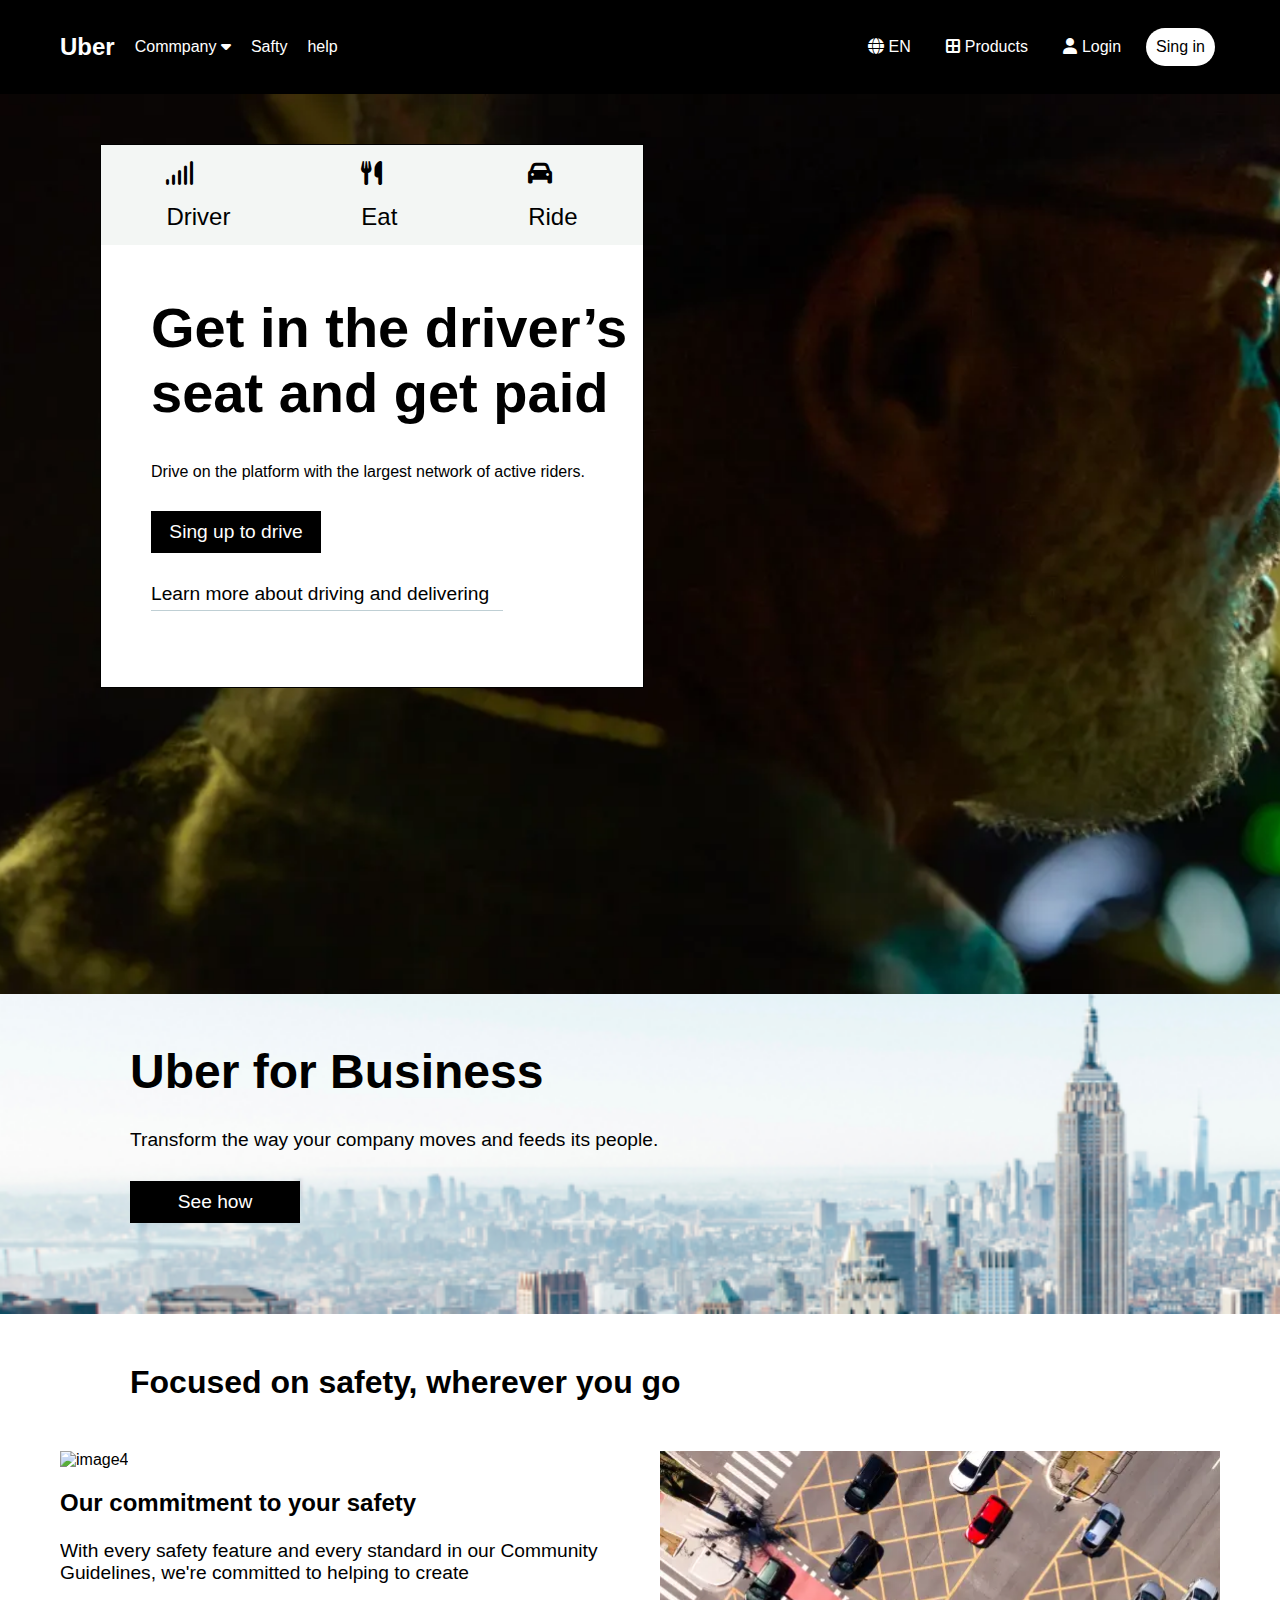
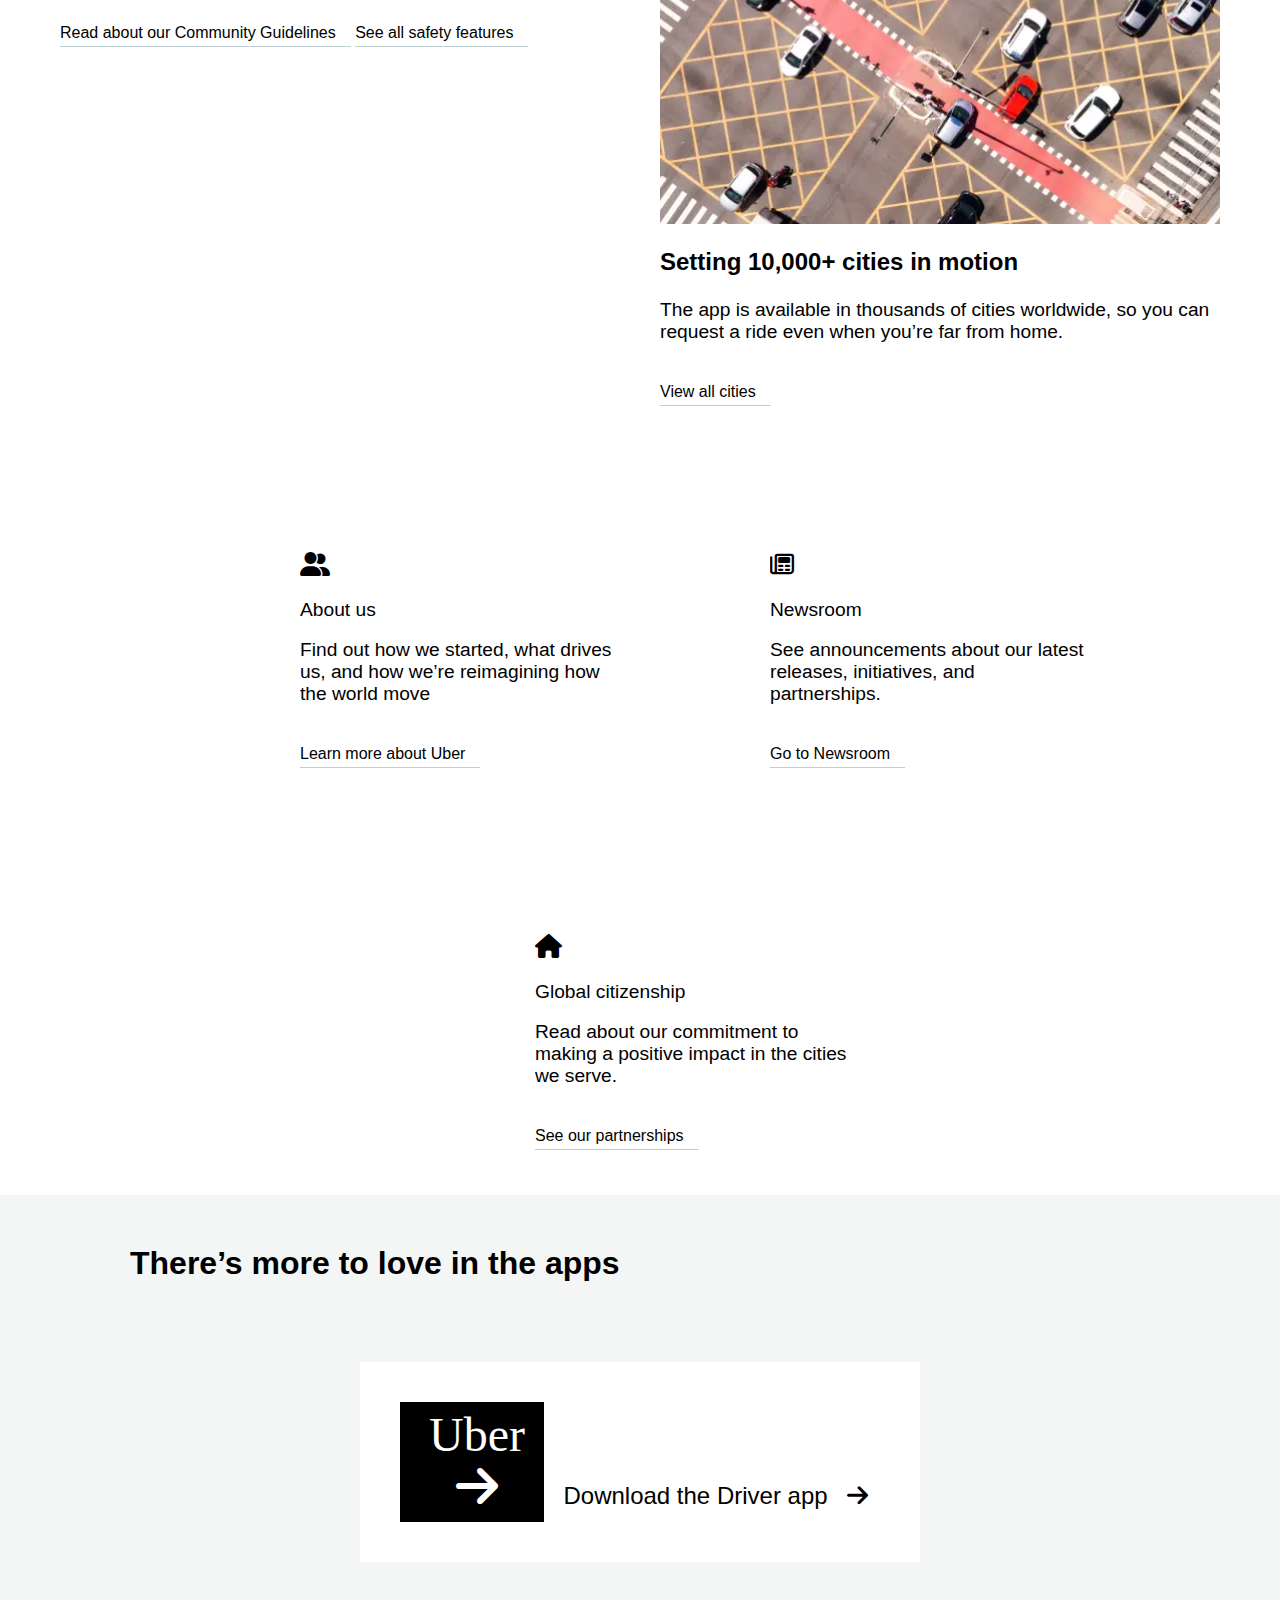
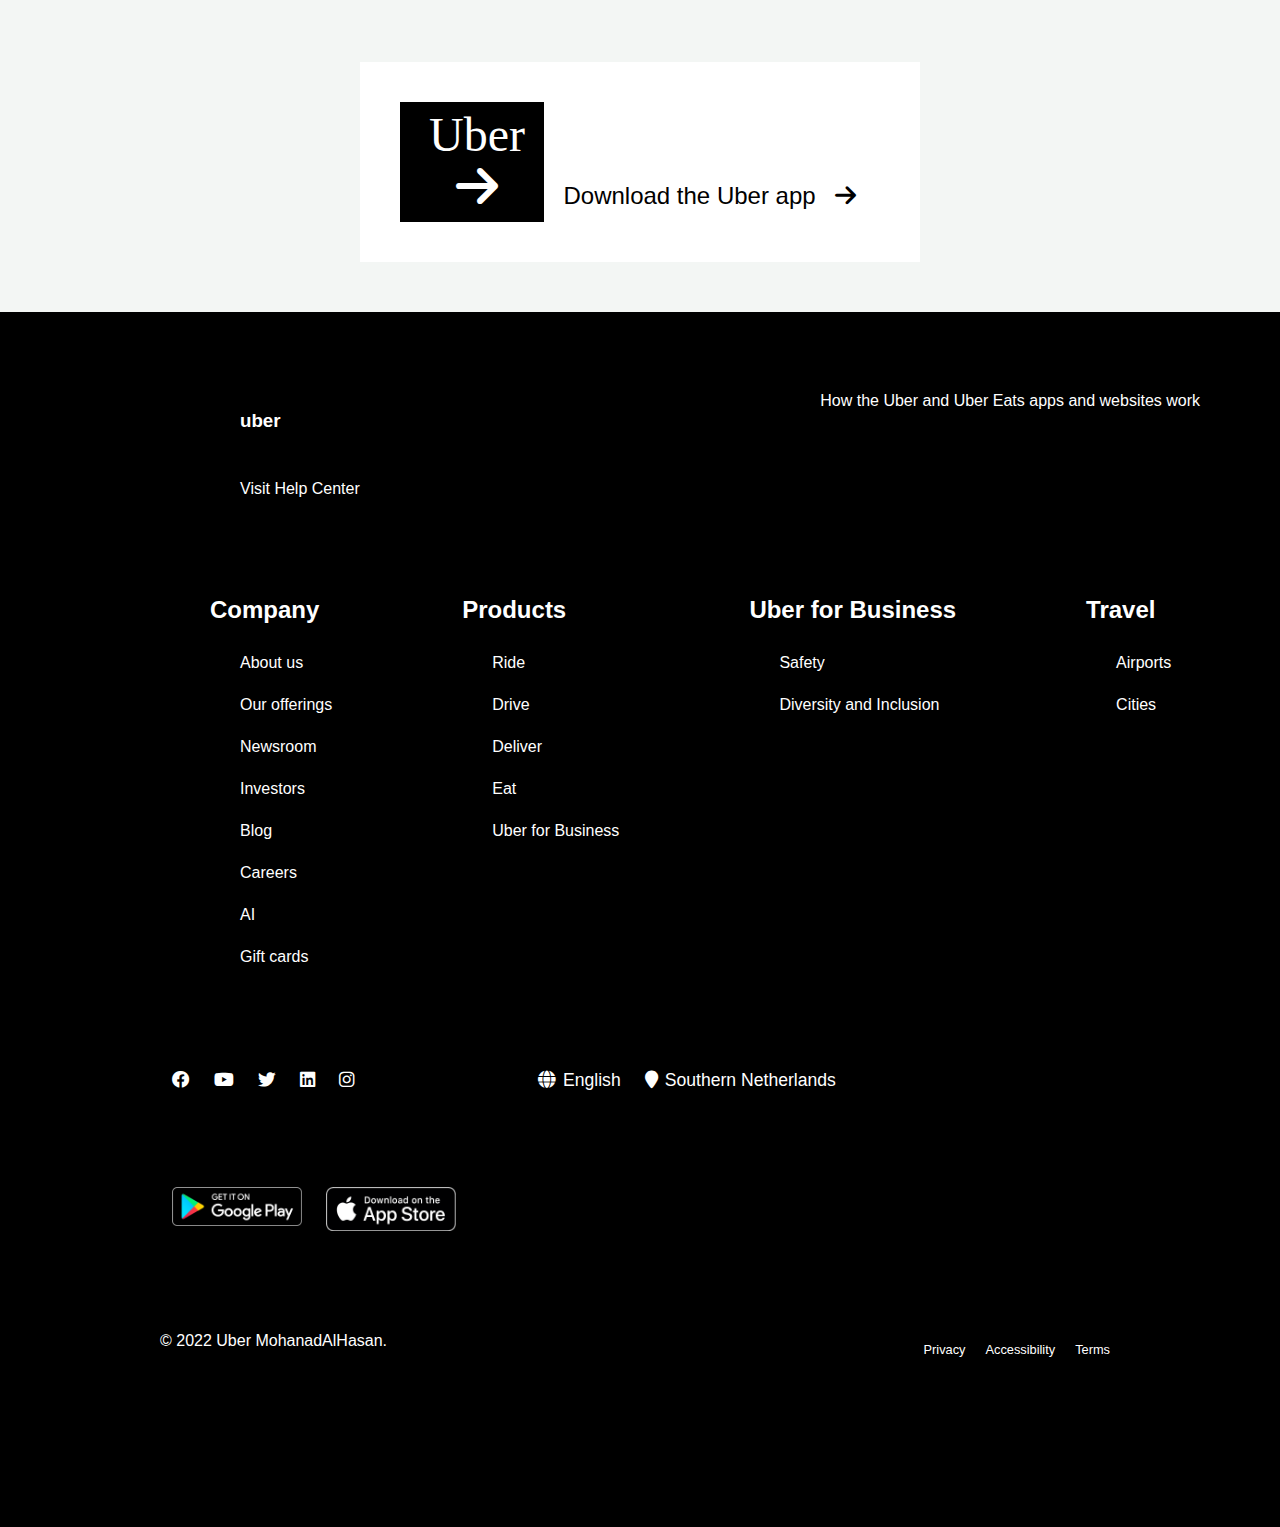
==== commit 64b5c5e0: "Update index.html" ====
--- a/week2/homework/index.html
+++ b/week2/homework/index.html
@@ -101,7 +101,7 @@
             <div class="content">
                 <div class="card1">
                     <div class="image">
-                        <img src="image 4.webp" >
+                        <img src="image4.webp" alt="image4"  >
                     </div>
                     <article class="information">
                         <h3>Our commitment to your safety</h3><br>
@@ -114,7 +114,7 @@
                 </div>
                 <div class="card1">
                     <div class="image">
-                        <img src="image3.webp" >
+                        <img src="image3.webp" alt="image3"  >
                     </div>
                     <article class="information">
                     <h3>Setting 10,000+ cities in motion</h3><br>
@@ -254,8 +254,8 @@
             
             </ul>
             <ul class="appstore">
-        <li> <a href="#"><img src="GooglePlayBadge1.png"></a></li>
-        <li> <a href="#"><img src="AppStoreBadge.png"></a></li>
+        <li> <a href="#"><img src="GooglePlayBadge1.png" alt="image googel play" ></a></li>
+        <li> <a href="#"><img src="AppStoreBadge.png" alt="imge appstore" ></a></li>
         </ul>
         </section>
         <section class="copyright">
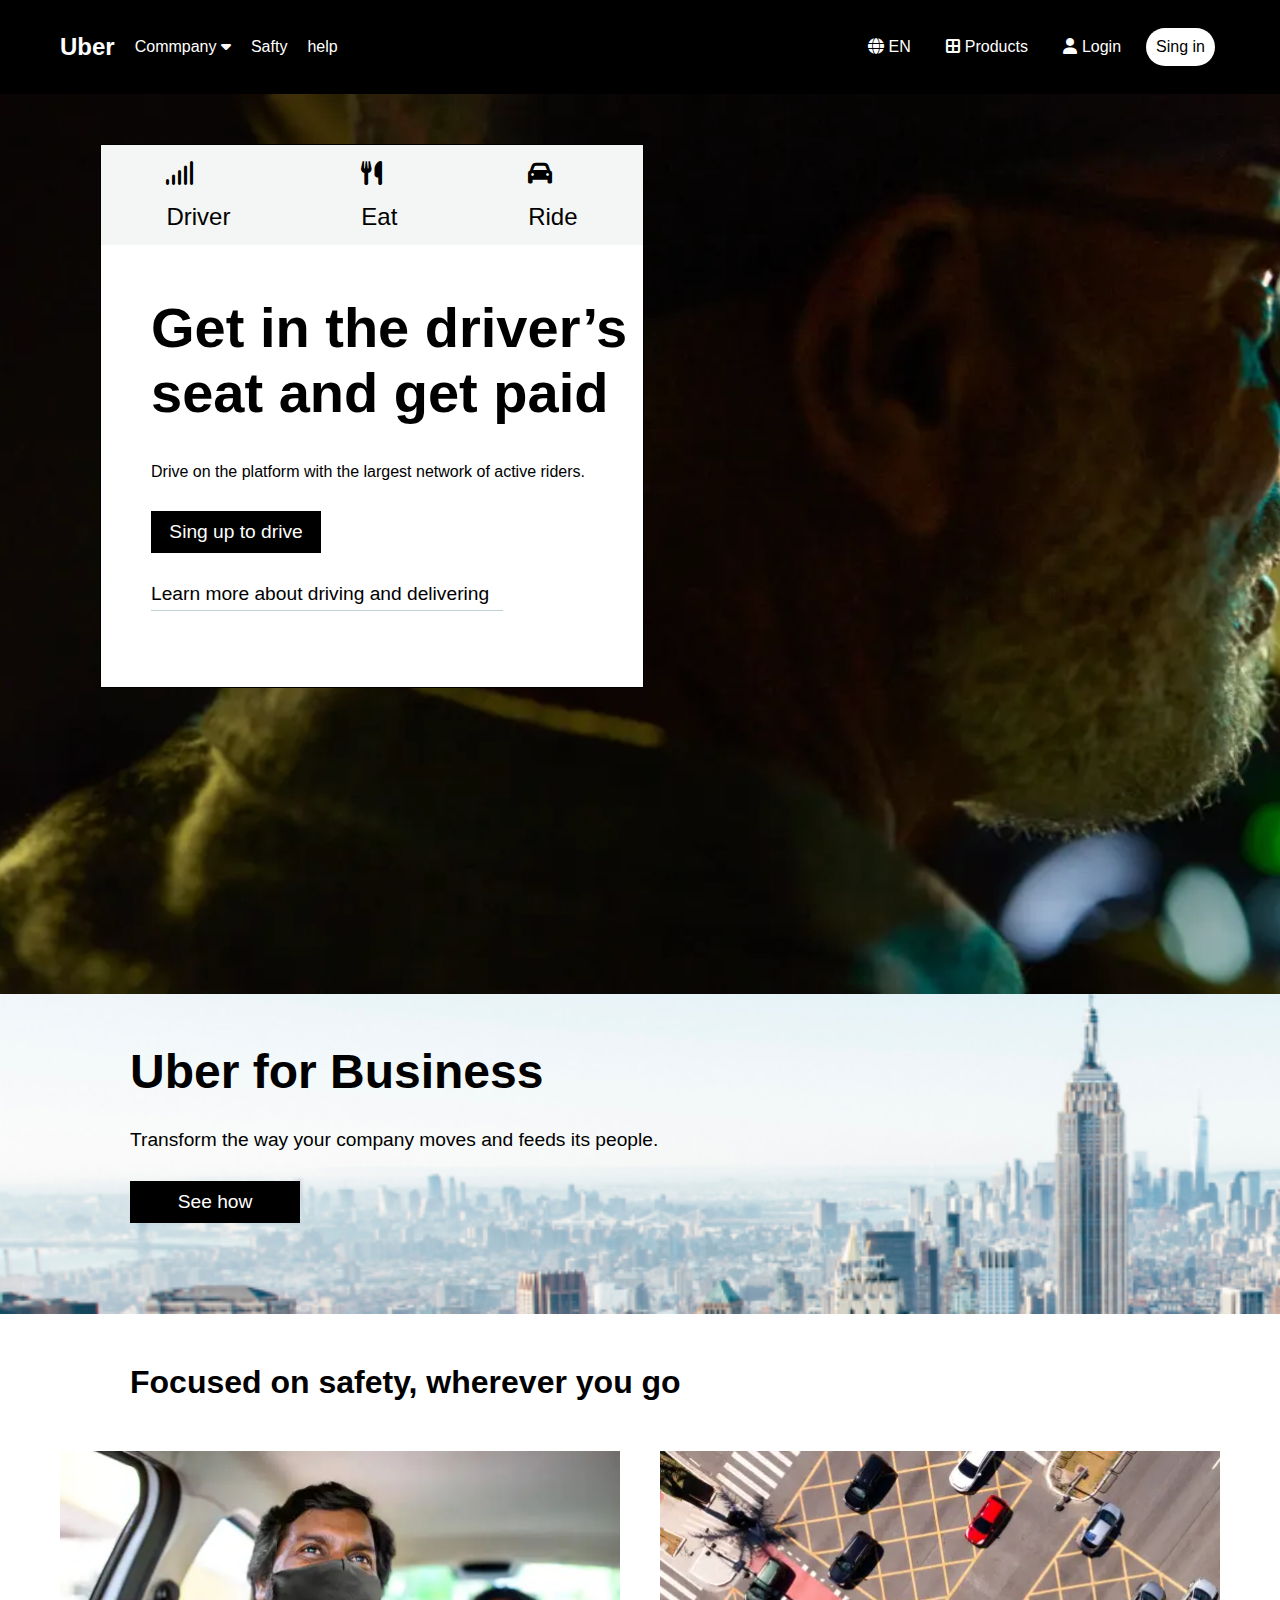
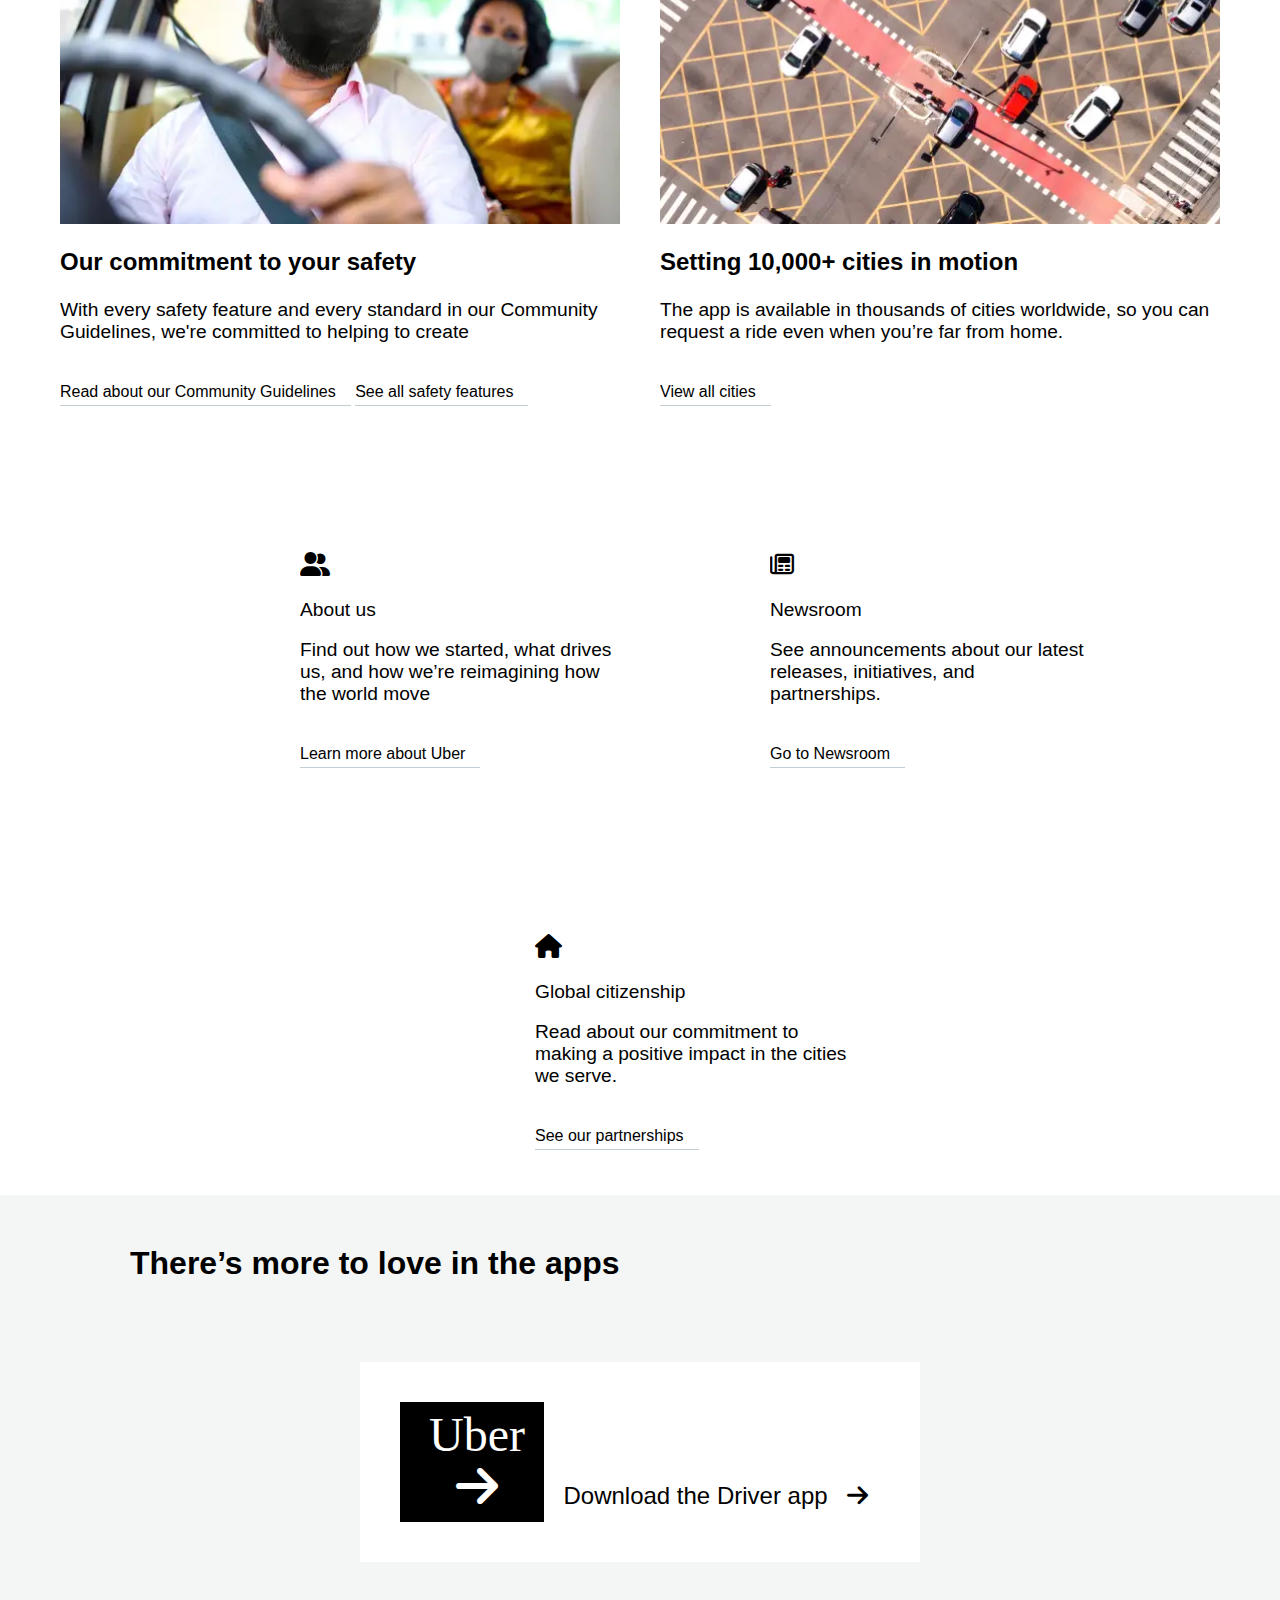
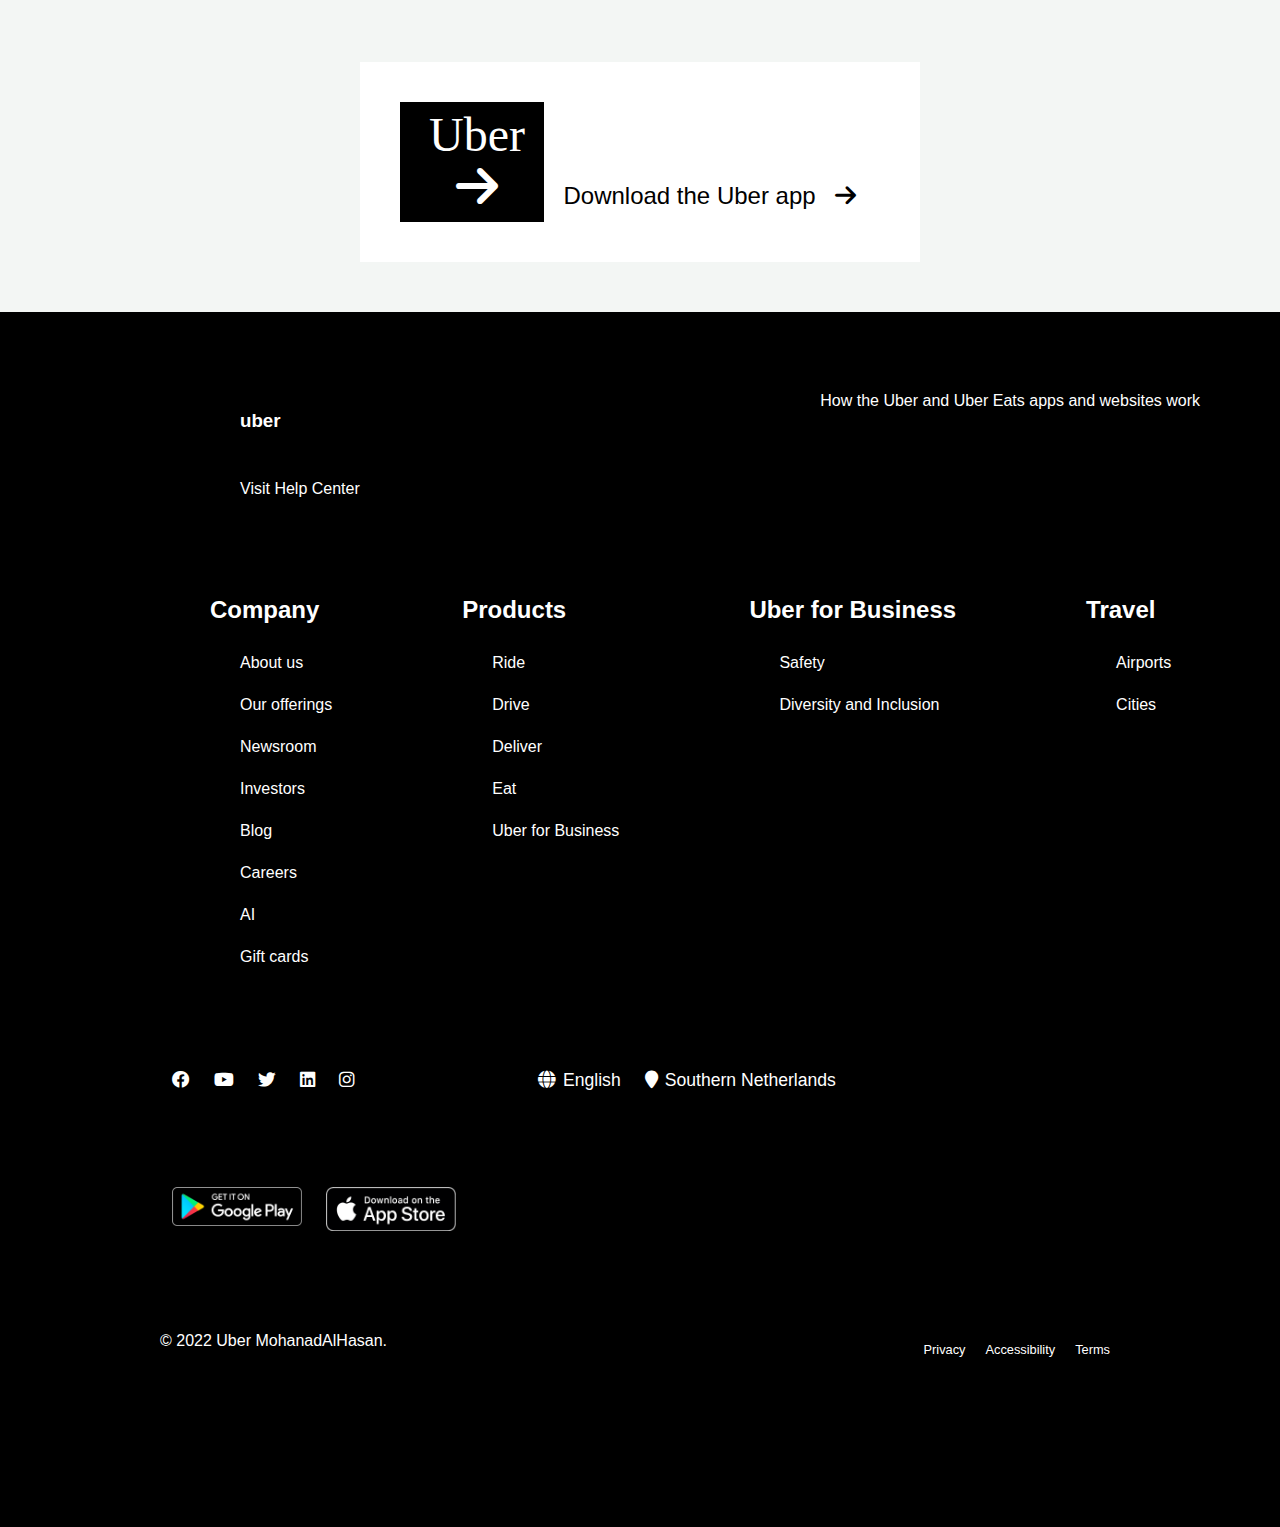
==== commit bea08bbd: "change title of the bage" ====
--- a/week2/homework/index.html
+++ b/week2/homework/index.html
@@ -4,7 +4,7 @@
     <meta charset="UTF-8">
     <meta http-equiv="X-UA-Compatible" content="IE=edge">
     <meta name="viewport" content="width=device-width, initial-scale=1.0">
-    <title><h1>Uber</title>
+    <title>Uber</title>
     <link rel="stylesheet" href="style.css">
     <link rel="stylesheet" href="https://cdnjs.cloudflare.com/ajax/libs/font-awesome/6.0.0/css/all.min.css" integrity="sha512-9usAa10IRO0HhonpyAIVpjrylPvoDwiPUiKdWk5t3PyolY1cOd4DSE0Ga+ri4AuTroPR5aQvXU9xC6qOPnzFeg==" crossorigin="anonymous" referrerpolicy="no-referrer" />
     <link rel="stylesheet" href="https://cdnjs.cloudflare.com/ajax/libs/font-awesome/6.1.1/css/all.min.css" integrity="sha512-KfkfwYDsLkIlwQp6LFnl8zNdLGxu9YAA1QvwINks4PhcElQSvqcyVLLD9aMhXd13uQjoXtEKNosOWaZqXgel0g==" crossorigin="anonymous" referrerpolicy="no-referrer" />
